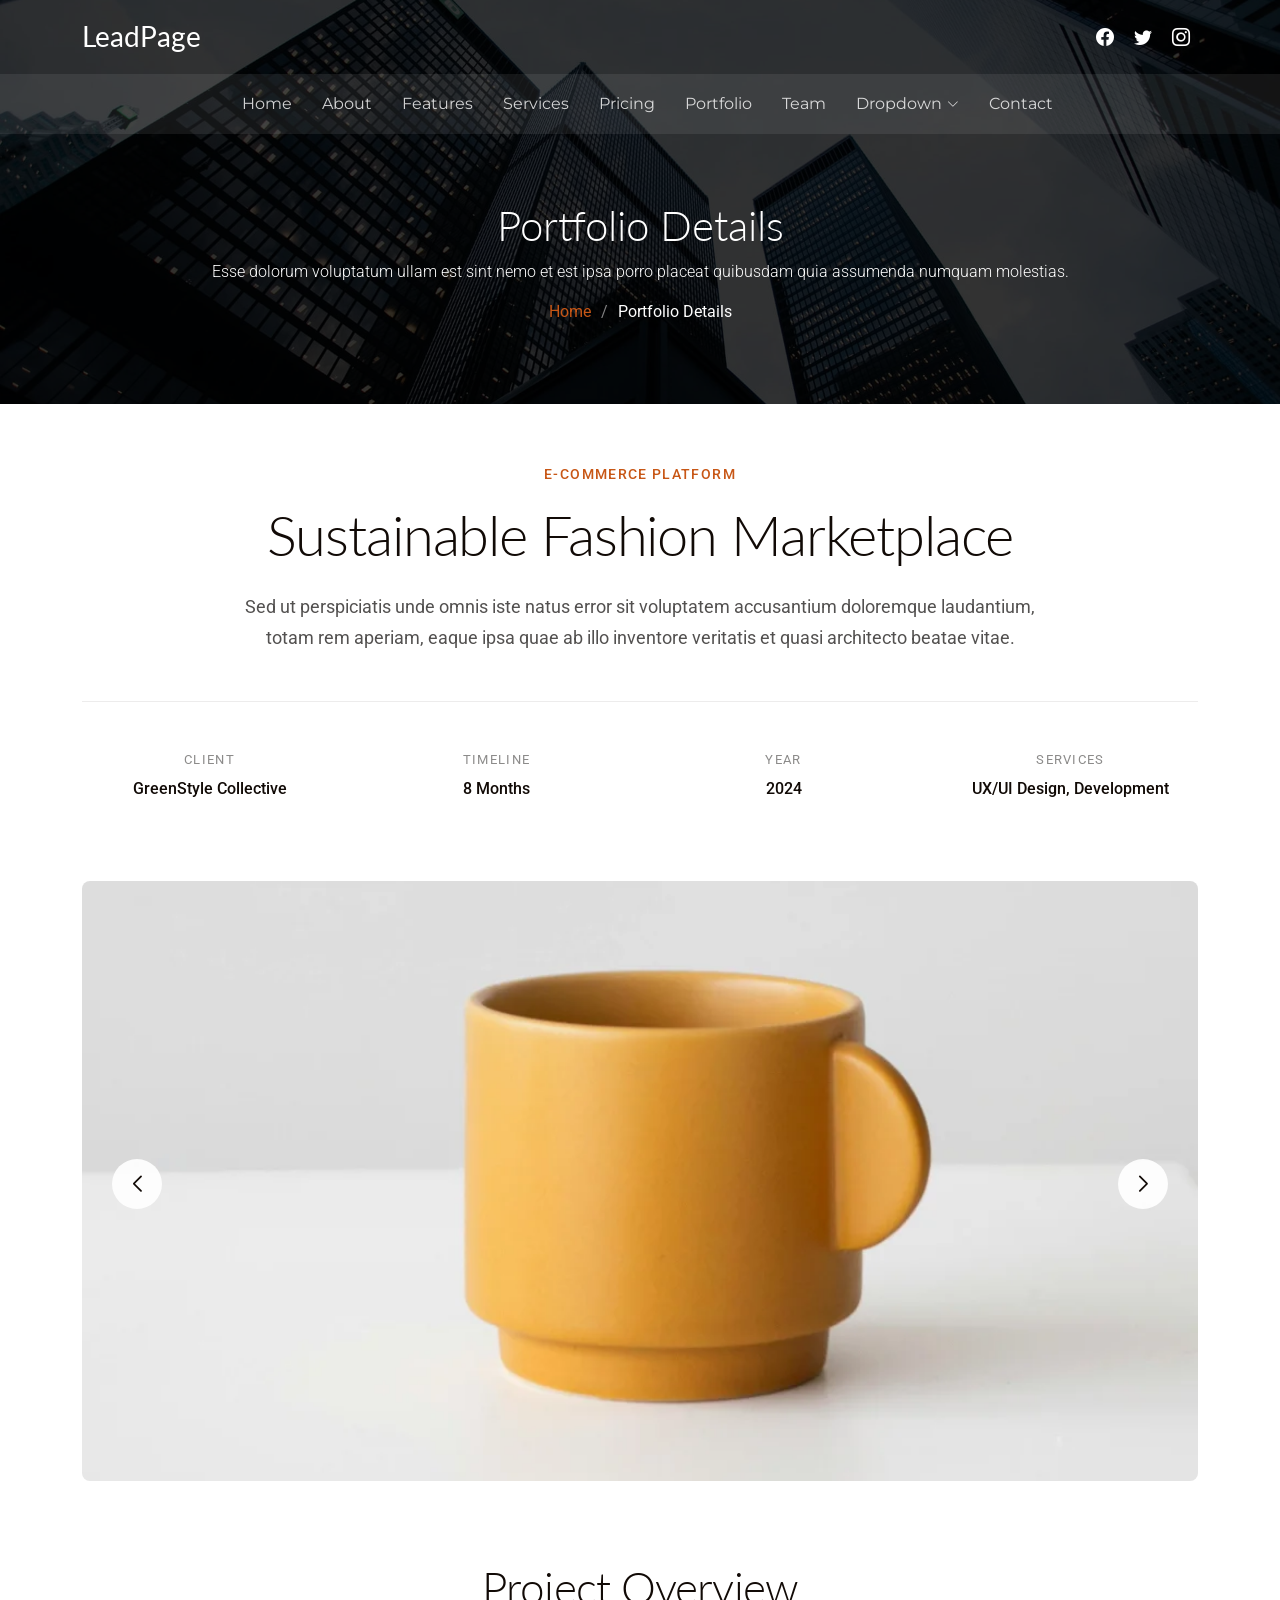
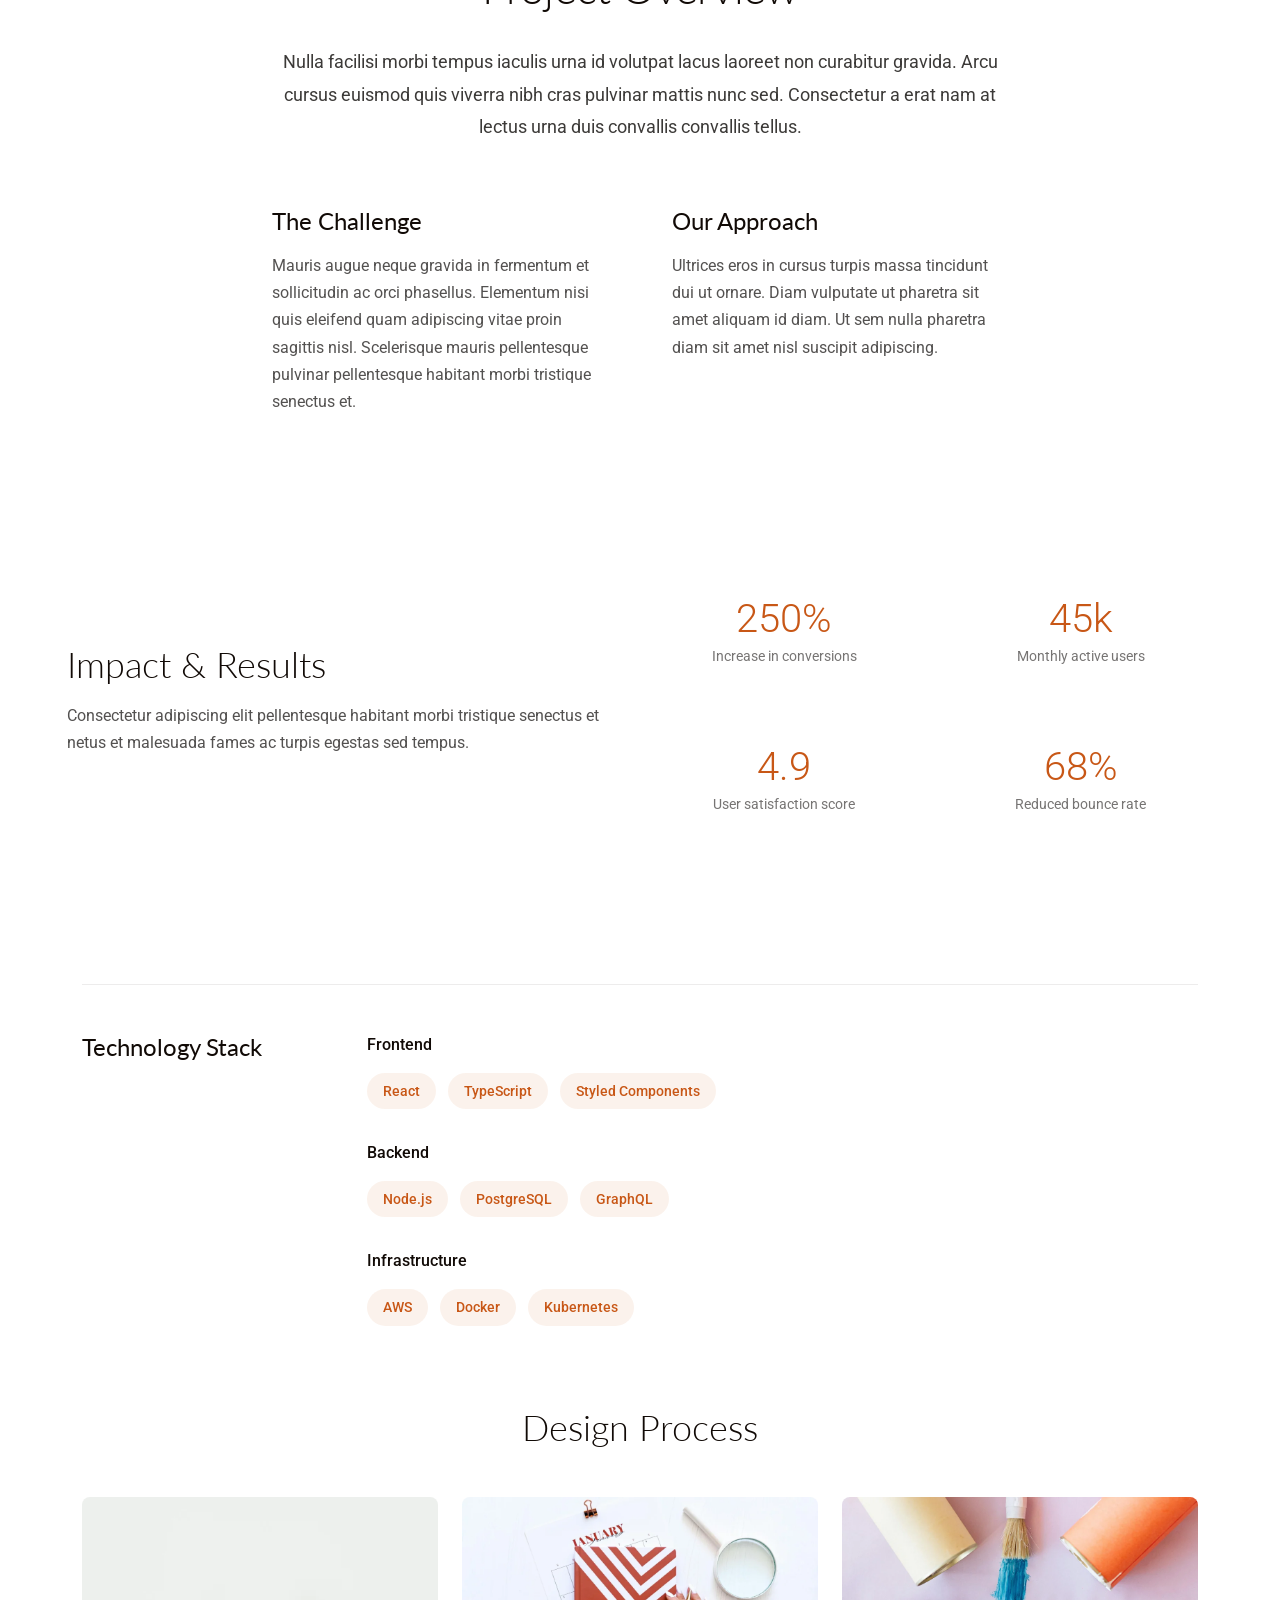
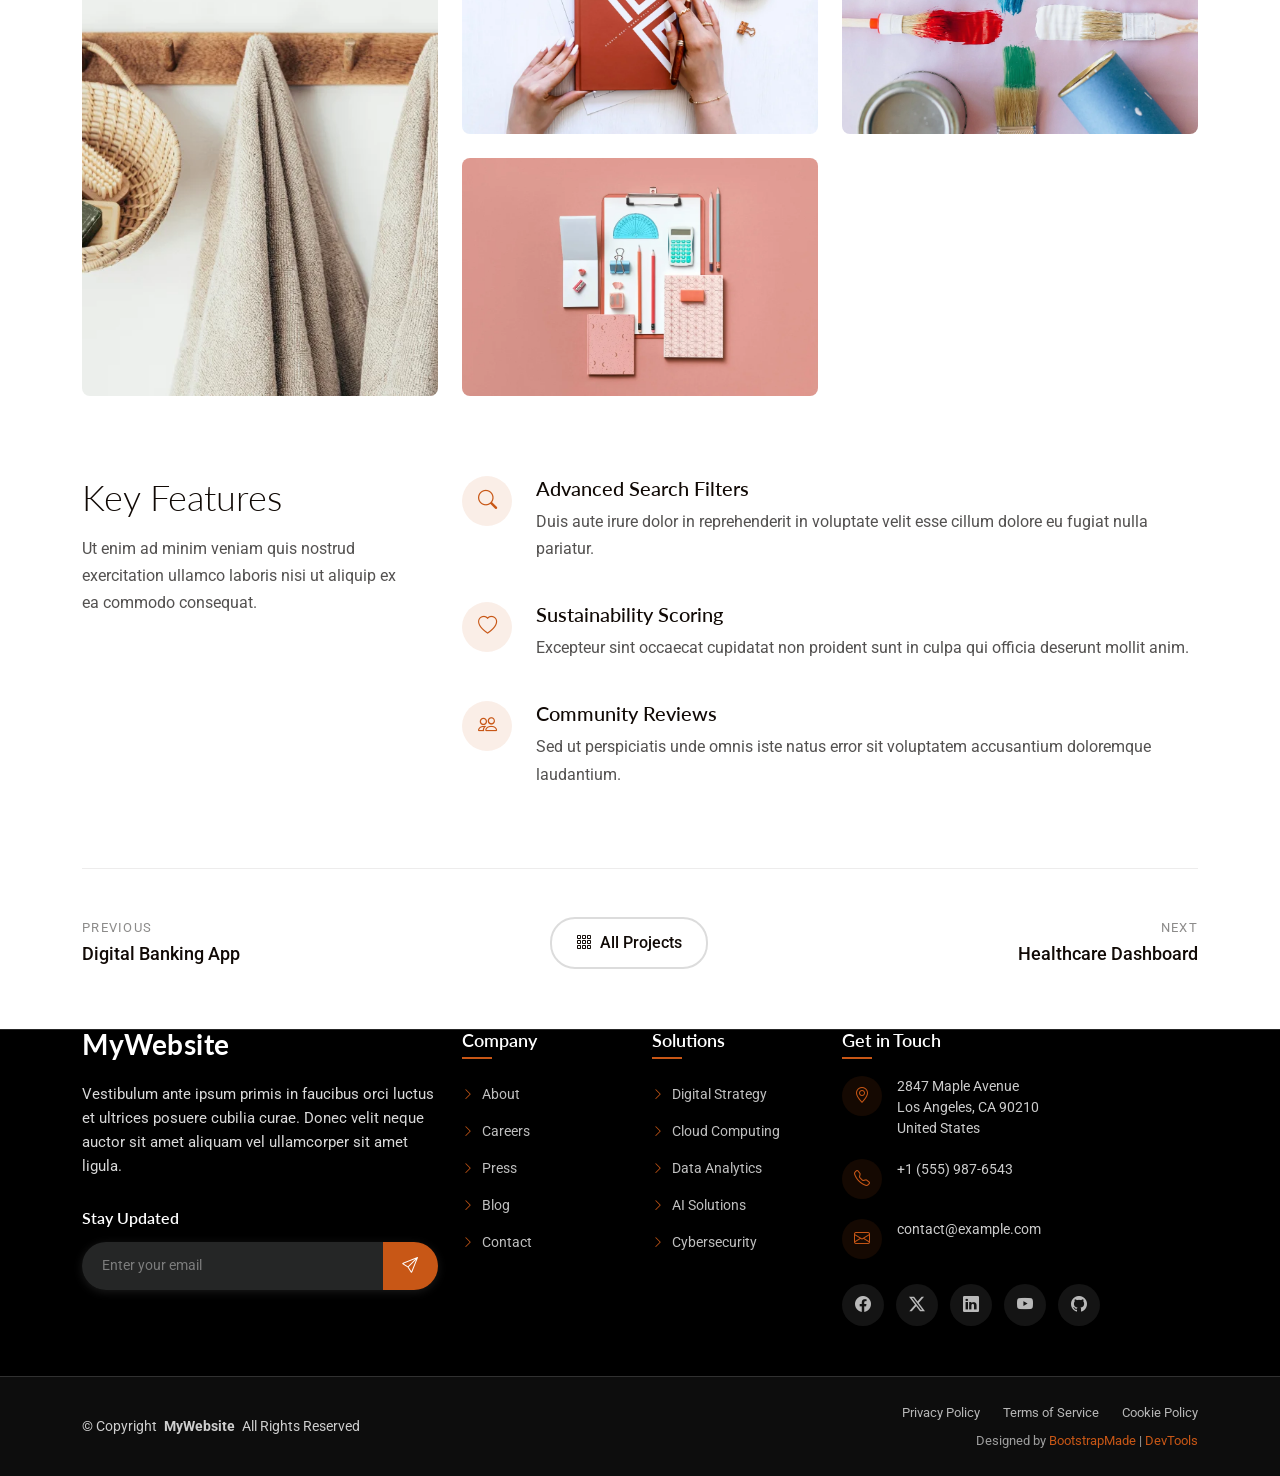
==== portfolio-details.html @ 8783a5c6 "project changes" ====
<!DOCTYPE html>
<html lang="en">

<head>
  <meta charset="utf-8">
  <meta content="width=device-width, initial-scale=1.0" name="viewport">
  <title>Portfolio Details - LeadPage Bootstrap Template</title>
  <meta name="description" content="">
  <meta name="keywords" content="">

  <!-- Favicons -->
  <link href="assets/img/favicon.png" rel="icon">
  <link href="assets/img/apple-touch-icon.png" rel="apple-touch-icon">

  <!-- Fonts -->
  <link href="https://fonts.googleapis.com" rel="preconnect">
  <link href="https://fonts.gstatic.com" rel="preconnect" crossorigin>
  <link href="https://fonts.googleapis.com/css2?family=Roboto:ital,wght@0,100;0,300;0,400;0,500;0,700;0,900;1,100;1,300;1,400;1,500;1,700;1,900&family=Montserrat:ital,wght@0,100;0,200;0,300;0,400;0,500;0,600;0,700;0,800;0,900;1,100;1,200;1,300;1,400;1,500;1,600;1,700;1,800;1,900&family=Lato:ital,wght@0,100;0,300;0,400;0,700;0,900;1,100;1,300;1,400;1,700;1,900&display=swap" rel="stylesheet">

  <!-- Vendor CSS Files -->
  <link href="assets/vendor/bootstrap/css/bootstrap.min.css" rel="stylesheet">
  <link href="assets/vendor/bootstrap-icons/bootstrap-icons.css" rel="stylesheet">
  <link href="assets/vendor/aos/aos.css" rel="stylesheet">
  <link href="assets/vendor/swiper/swiper-bundle.min.css" rel="stylesheet">
  <link href="assets/vendor/glightbox/css/glightbox.min.css" rel="stylesheet">

  <!-- Main CSS File -->
  <link href="assets/css/main.css" rel="stylesheet">

  <!-- =======================================================
  * Template Name: LeadPage
  * Template URL: https://bootstrapmade.com/leadpage-bootstrap-landing-page-template/
  * Updated: Aug 12 2025 with Bootstrap v5.3.7
  * Author: BootstrapMade.com
  * License: https://bootstrapmade.com/license/
  ======================================================== -->
</head>

<body class="portfolio-details-page">

  <header id="header" class="header fixed-top">
    <div class="container-fluid container-xl position-relative">

      <div class="top-row d-flex align-items-center justify-content-between">
        <a href="index.html" class="logo d-flex align-items-center">
          <!-- Uncomment the line below if you also wish to use an image logo -->
          <!-- <img src="assets/img/logo.webp" alt=""> -->
          <h1 class="sitename">LeadPage</h1>
        </a>

        <div class="d-flex align-items-center">
          <div class="social-links">
            <a href="#" class="facebook"><i class="bi bi-facebook"></i></a>
            <a href="#" class="twitter"><i class="bi bi-twitter"></i></a>
            <a href="#" class="instagram"><i class="bi bi-instagram"></i></a>
          </div>
        </div>
      </div>

    </div>

    <div class="nav-wrap">
      <div class="container d-flex justify-content-center position-relative">
        <nav id="navmenu" class="navmenu">
          <ul>
            <li><a href="#hero">Home</a></li>
            <li><a href="#about">About</a></li>
            <li><a href="#features">Features</a></li>
            <li><a href="#services">Services</a></li>
            <li><a href="#pricing">Pricing</a></li>
            <li><a href="#portfolio">Portfolio</a></li>
            <li><a href="#team">Team</a></li>
            <li class="dropdown"><a href="#"><span>Dropdown</span> <i class="bi bi-chevron-down toggle-dropdown"></i></a>
              <ul>
                <li><a href="#">Dropdown 1</a></li>
                <li class="dropdown"><a href="#"><span>Deep Dropdown</span> <i class="bi bi-chevron-down toggle-dropdown"></i></a>
                  <ul>
                    <li><a href="#">Deep Dropdown 1</a></li>
                    <li><a href="#">Deep Dropdown 2</a></li>
                    <li><a href="#">Deep Dropdown 3</a></li>
                    <li><a href="#">Deep Dropdown 4</a></li>
                    <li><a href="#">Deep Dropdown 5</a></li>
                  </ul>
                </li>
                <li><a href="#">Dropdown 2</a></li>
                <li><a href="#">Dropdown 3</a></li>
                <li><a href="#">Dropdown 4</a></li>
              </ul>
            </li>
            <li><a href="#contact">Contact</a></li>
          </ul>
          <i class="mobile-nav-toggle d-xl-none bi bi-list"></i>
        </nav>
      </div>
    </div>

  </header>

  <main class="main">

    <!-- Page Title -->
    <div class="page-title dark-background" data-aos="fade" style="background-image: url(assets/img/bg/bg-2.webp);">
      <div class="container position-relative">
        <h1>Portfolio Details</h1>
        <p>Esse dolorum voluptatum ullam est sint nemo et est ipsa porro placeat quibusdam quia assumenda numquam molestias.</p>
        <nav class="breadcrumbs">
          <ol>
            <li><a href="index.html">Home</a></li>
            <li class="current">Portfolio Details</li>
          </ol>
        </nav>
      </div>
    </div><!-- End Page Title -->

    <!-- Portfolio Details Section -->
    <section id="portfolio-details" class="portfolio-details section">

      <div class="container" data-aos="fade-up" data-aos-delay="100">

        <div class="project-hero">
          <div class="hero-content" data-aos="fade-up">
            <div class="project-category">E-Commerce Platform</div>
            <h1 class="project-title">Sustainable Fashion Marketplace</h1>
            <p class="project-subtitle">Sed ut perspiciatis unde omnis iste natus error sit voluptatem accusantium doloremque laudantium, totam rem aperiam, eaque ipsa quae ab illo inventore veritatis et quasi architecto beatae vitae.</p>
          </div>

          <div class="project-meta-grid" data-aos="fade-up" data-aos-delay="200">
            <div class="meta-column">
              <div class="meta-label">Client</div>
              <div class="meta-value">GreenStyle Collective</div>
            </div>
            <div class="meta-column">
              <div class="meta-label">Timeline</div>
              <div class="meta-value">8 Months</div>
            </div>
            <div class="meta-column">
              <div class="meta-label">Year</div>
              <div class="meta-value">2024</div>
            </div>
            <div class="meta-column">
              <div class="meta-label">Services</div>
              <div class="meta-value">UX/UI Design, Development</div>
            </div>
          </div>
        </div>

        <div class="visual-showcase" data-aos="zoom-in" data-aos-delay="100">
          <div class="main-visual">
            <div class="portfolio-details-slider swiper init-swiper">
              <script type="application/json" class="swiper-config">
                {
                  "loop": true,
                  "speed": 600,
                  "autoplay": {
                    "delay": 4000
                  },
                  "effect": "creative",
                  "creativeEffect": {
                    "prev": {
                      "shadow": false,
                      "translate": ["-120%", 0, -500]
                    },
                    "next": {
                      "shadow": false,
                      "translate": ["120%", 0, -500]
                    }
                  },
                  "slidesPerView": 1,
                  "navigation": {
                    "nextEl": ".swiper-button-next",
                    "prevEl": ".swiper-button-prev"
                  }
                }
              </script>
              <div class="swiper-wrapper">
                <div class="swiper-slide">
                  <img src="assets/img/portfolio/portfolio-5.webp" alt="Project showcase" class="img-fluid" loading="lazy">
                </div>
                <div class="swiper-slide">
                  <img src="assets/img/portfolio/portfolio-7.webp" alt="Project showcase" class="img-fluid" loading="lazy">
                </div>
                <div class="swiper-slide">
                  <img src="assets/img/portfolio/portfolio-8.webp" alt="Project showcase" class="img-fluid" loading="lazy">
                </div>
              </div>
              <div class="swiper-button-next"></div>
              <div class="swiper-button-prev"></div>
            </div>
          </div>
        </div>

        <div class="content-section">
          <div class="row">
            <div class="col-lg-8 offset-lg-2">
              <div class="project-overview" data-aos="fade-up">
                <h2>Project Overview</h2>
                <p class="overview-text">Nulla facilisi morbi tempus iaculis urna id volutpat lacus laoreet non curabitur gravida. Arcu cursus euismod quis viverra nibh cras pulvinar mattis nunc sed. Consectetur a erat nam at lectus urna duis convallis convallis tellus.</p>

                <div class="challenge-solution">
                  <div class="challenge-block" data-aos="fade-up" data-aos-delay="100">
                    <h3>The Challenge</h3>
                    <p>Mauris augue neque gravida in fermentum et sollicitudin ac orci phasellus. Elementum nisi quis eleifend quam adipiscing vitae proin sagittis nisl. Scelerisque mauris pellentesque pulvinar pellentesque habitant morbi tristique senectus et.</p>
                  </div>

                  <div class="solution-block" data-aos="fade-up" data-aos-delay="200">
                    <h3>Our Approach</h3>
                    <p>Ultrices eros in cursus turpis massa tincidunt dui ut ornare. Diam vulputate ut pharetra sit amet aliquam id diam. Ut sem nulla pharetra diam sit amet nisl suscipit adipiscing.</p>
                  </div>
                </div>
              </div>
            </div>
          </div>
        </div>

        <div class="metrics-showcase" data-aos="fade-up" data-aos-delay="100">
          <div class="row align-items-center">
            <div class="col-lg-6">
              <div class="metrics-content">
                <h3>Impact &amp; Results</h3>
                <p>Consectetur adipiscing elit pellentesque habitant morbi tristique senectus et netus et malesuada fames ac turpis egestas sed tempus.</p>
              </div>
            </div>
            <div class="col-lg-6">
              <div class="metrics-grid">
                <div class="metric-item" data-aos="fade-up" data-aos-delay="200">
                  <div class="metric-number">250%</div>
                  <div class="metric-label">Increase in conversions</div>
                </div>
                <div class="metric-item" data-aos="fade-up" data-aos-delay="250">
                  <div class="metric-number">45k</div>
                  <div class="metric-label">Monthly active users</div>
                </div>
                <div class="metric-item" data-aos="fade-up" data-aos-delay="300">
                  <div class="metric-number">4.9</div>
                  <div class="metric-label">User satisfaction score</div>
                </div>
                <div class="metric-item" data-aos="fade-up" data-aos-delay="350">
                  <div class="metric-number">68%</div>
                  <div class="metric-label">Reduced bounce rate</div>
                </div>
              </div>
            </div>
          </div>
        </div>

        <div class="technology-stack" data-aos="fade-up" data-aos-delay="100">
          <div class="row">
            <div class="col-lg-3">
              <h3>Technology Stack</h3>
            </div>
            <div class="col-lg-9">
              <div class="tech-categories">
                <div class="tech-category" data-aos="fade-up" data-aos-delay="150">
                  <div class="category-title">Frontend</div>
                  <div class="tech-list">
                    <span class="tech-item">React</span>
                    <span class="tech-item">TypeScript</span>
                    <span class="tech-item">Styled Components</span>
                  </div>
                </div>
                <div class="tech-category" data-aos="fade-up" data-aos-delay="200">
                  <div class="category-title">Backend</div>
                  <div class="tech-list">
                    <span class="tech-item">Node.js</span>
                    <span class="tech-item">PostgreSQL</span>
                    <span class="tech-item">GraphQL</span>
                  </div>
                </div>
                <div class="tech-category" data-aos="fade-up" data-aos-delay="250">
                  <div class="category-title">Infrastructure</div>
                  <div class="tech-list">
                    <span class="tech-item">AWS</span>
                    <span class="tech-item">Docker</span>
                    <span class="tech-item">Kubernetes</span>
                  </div>
                </div>
              </div>
            </div>
          </div>
        </div>

        <div class="process-gallery" data-aos="fade-up" data-aos-delay="100">
          <h3>Design Process</h3>
          <div class="gallery-masonry">
            <div class="gallery-item large" data-aos="fade-up" data-aos-delay="150">
              <img src="assets/img/portfolio/portfolio-11.webp" alt="Design process" class="img-fluid glightbox" loading="lazy">
              <div class="gallery-caption">User Research &amp; Personas</div>
            </div>
            <div class="gallery-item" data-aos="fade-up" data-aos-delay="200">
              <img src="assets/img/portfolio/portfolio-12.webp" alt="Design process" class="img-fluid glightbox" loading="lazy">
              <div class="gallery-caption">Wireframes</div>
            </div>
            <div class="gallery-item" data-aos="fade-up" data-aos-delay="250">
              <img src="assets/img/portfolio/portfolio-3.webp" alt="Design process" class="img-fluid glightbox" loading="lazy">
              <div class="gallery-caption">Prototypes</div>
            </div>
            <div class="gallery-item" data-aos="fade-up" data-aos-delay="300">
              <img src="assets/img/portfolio/portfolio-4.webp" alt="Design process" class="img-fluid glightbox" loading="lazy">
              <div class="gallery-caption">Final Design</div>
            </div>
          </div>
        </div>

        <div class="key-features-section" data-aos="fade-up" data-aos-delay="100">
          <div class="row">
            <div class="col-lg-4">
              <div class="features-intro">
                <h3>Key Features</h3>
                <p>Ut enim ad minim veniam quis nostrud exercitation ullamco laboris nisi ut aliquip ex ea commodo consequat.</p>
              </div>
            </div>
            <div class="col-lg-8">
              <div class="features-list">
                <div class="feature-row" data-aos="fade-up" data-aos-delay="150">
                  <div class="feature-icon">
                    <i class="bi bi-search"></i>
                  </div>
                  <div class="feature-content">
                    <h4>Advanced Search Filters</h4>
                    <p>Duis aute irure dolor in reprehenderit in voluptate velit esse cillum dolore eu fugiat nulla pariatur.</p>
                  </div>
                </div>
                <div class="feature-row" data-aos="fade-up" data-aos-delay="200">
                  <div class="feature-icon">
                    <i class="bi bi-heart"></i>
                  </div>
                  <div class="feature-content">
                    <h4>Sustainability Scoring</h4>
                    <p>Excepteur sint occaecat cupidatat non proident sunt in culpa qui officia deserunt mollit anim.</p>
                  </div>
                </div>
                <div class="feature-row" data-aos="fade-up" data-aos-delay="250">
                  <div class="feature-icon">
                    <i class="bi bi-people"></i>
                  </div>
                  <div class="feature-content">
                    <h4>Community Reviews</h4>
                    <p>Sed ut perspiciatis unde omnis iste natus error sit voluptatem accusantium doloremque laudantium.</p>
                  </div>
                </div>
              </div>
            </div>
          </div>
        </div>

        <div class="project-footer" data-aos="fade-up" data-aos-delay="200">
          <div class="footer-navigation">
            <a href="#" class="nav-link prev-project">
              <span class="nav-direction">Previous</span>
              <span class="nav-title">Digital Banking App</span>
            </a>
            <a href="#" class="nav-link all-projects">
              <i class="bi bi-grid-3x3-gap"></i>
              <span>All Projects</span>
            </a>
            <a href="#" class="nav-link next-project">
              <span class="nav-direction">Next</span>
              <span class="nav-title">Healthcare Dashboard</span>
            </a>
          </div>
        </div>

      </div>

    </section><!-- /Portfolio Details Section -->

  </main>

  <footer id="footer" class="footer dark-background">

    <div class="container">
      <div class="row gy-5">

        <div class="col-lg-4">
          <div class="footer-content">
            <a href="index.html" class="logo d-flex align-items-center mb-4">
              <span class="sitename">MyWebsite</span>
            </a>
            <p class="mb-4">Vestibulum ante ipsum primis in faucibus orci luctus et ultrices posuere cubilia curae. Donec velit neque auctor sit amet aliquam vel ullamcorper sit amet ligula.</p>

            <div class="newsletter-form">
              <h5>Stay Updated</h5>
              <form action="forms/newsletter.php" method="post" class="php-email-form">
                <div class="input-group">
                  <input type="email" name="email" class="form-control" placeholder="Enter your email" required="">
                  <button type="submit" class="btn-subscribe">
                    <i class="bi bi-send"></i>
                  </button>
                </div>
                <div class="loading">Loading</div>
                <div class="error-message"></div>
                <div class="sent-message">Thank you for subscribing!</div>
              </form>
            </div>
          </div>
        </div>

        <div class="col-lg-2 col-6">
          <div class="footer-links">
            <h4>Company</h4>
            <ul>
              <li><a href="#"><i class="bi bi-chevron-right"></i> About</a></li>
              <li><a href="#"><i class="bi bi-chevron-right"></i> Careers</a></li>
              <li><a href="#"><i class="bi bi-chevron-right"></i> Press</a></li>
              <li><a href="#"><i class="bi bi-chevron-right"></i> Blog</a></li>
              <li><a href="#"><i class="bi bi-chevron-right"></i> Contact</a></li>
            </ul>
          </div>
        </div>

        <div class="col-lg-2 col-6">
          <div class="footer-links">
            <h4>Solutions</h4>
            <ul>
              <li><a href="#"><i class="bi bi-chevron-right"></i> Digital Strategy</a></li>
              <li><a href="#"><i class="bi bi-chevron-right"></i> Cloud Computing</a></li>
              <li><a href="#"><i class="bi bi-chevron-right"></i> Data Analytics</a></li>
              <li><a href="#"><i class="bi bi-chevron-right"></i> AI Solutions</a></li>
              <li><a href="#"><i class="bi bi-chevron-right"></i> Cybersecurity</a></li>
            </ul>
          </div>
        </div>

        <div class="col-lg-4">
          <div class="footer-contact">
            <h4>Get in Touch</h4>
            <div class="contact-item">
              <div class="contact-icon">
                <i class="bi bi-geo-alt"></i>
              </div>
              <div class="contact-info">
                <p>2847 Maple Avenue<br>Los Angeles, CA 90210<br>United States</p>
              </div>
            </div>

            <div class="contact-item">
              <div class="contact-icon">
                <i class="bi bi-telephone"></i>
              </div>
              <div class="contact-info">
                <p>+1 (555) 987-6543</p>
              </div>
            </div>

            <div class="contact-item">
              <div class="contact-icon">
                <i class="bi bi-envelope"></i>
              </div>
              <div class="contact-info">
                <p>contact@example.com</p>
              </div>
            </div>

            <div class="social-links">
              <a href="#"><i class="bi bi-facebook"></i></a>
              <a href="#"><i class="bi bi-twitter-x"></i></a>
              <a href="#"><i class="bi bi-linkedin"></i></a>
              <a href="#"><i class="bi bi-youtube"></i></a>
              <a href="#"><i class="bi bi-github"></i></a>
            </div>
          </div>
        </div>

      </div>
    </div>

    <div class="footer-bottom">
      <div class="container">
        <div class="row align-items-center">
          <div class="col-lg-6">
            <div class="copyright">
              <p>© <span>Copyright</span> <strong class="px-1 sitename">MyWebsite</strong> <span>All Rights Reserved</span></p>
            </div>
          </div>
          <div class="col-lg-6">
            <div class="footer-bottom-links">
              <a href="#">Privacy Policy</a>
              <a href="#">Terms of Service</a>
              <a href="#">Cookie Policy</a>
            </div>
            <div class="credits">
              <!-- All the links in the footer should remain intact. -->
              <!-- You can delete the links only if you've purchased the pro version. -->
              <!-- Licensing information: https://bootstrapmade.com/license/ -->
              <!-- Purchase the pro version with working PHP/AJAX contact form: [buy-url] -->
              Designed by <a href="https://bootstrapmade.com/">BootstrapMade</a> | <a href="https://bootstrapmade.com/tools/">DevTools</a>
            </div>
          </div>
        </div>
      </div>
    </div>

  </footer>

  <!-- Scroll Top -->
  <a href="#" id="scroll-top" class="scroll-top d-flex align-items-center justify-content-center"><i class="bi bi-arrow-up-short"></i></a>

  <!-- Preloader -->
  <div id="preloader"></div>

  <!-- Vendor JS Files -->
  <script src="assets/vendor/bootstrap/js/bootstrap.bundle.min.js"></script>
  <script src="assets/vendor/php-email-form/validate.js"></script>
  <script src="assets/vendor/aos/aos.js"></script>
  <script src="assets/vendor/purecounter/purecounter_vanilla.js"></script>
  <script src="assets/vendor/swiper/swiper-bundle.min.js"></script>
  <script src="assets/vendor/imagesloaded/imagesloaded.pkgd.min.js"></script>
  <script src="assets/vendor/isotope-layout/isotope.pkgd.min.js"></script>
  <script src="assets/vendor/glightbox/js/glightbox.min.js"></script>

  <!-- Main JS File -->
  <script src="assets/js/main.js"></script>

</body>

</html>
---- assets/css/main.css ----
/**
* Template Name: LeadPage
* Template URL: https://bootstrapmade.com/leadpage-bootstrap-landing-page-template/
* Updated: Aug 12 2025 with Bootstrap v5.3.7
* Author: BootstrapMade.com
* License: https://bootstrapmade.com/license/
*/

/*--------------------------------------------------------------
# Font & Color Variables
# Help: https://bootstrapmade.com/color-system/
--------------------------------------------------------------*/
/* Fonts */
:root {
  --default-font: "Roboto", system-ui, -apple-system, "Segoe UI", Roboto, "Helvetica Neue", Arial, "Noto Sans", "Liberation Sans", sans-serif, "Apple Color Emoji", "Segoe UI Emoji", "Segoe UI Symbol", "Noto Color Emoji";
  --heading-font: "Lato", sans-serif;
  --nav-font: "Montserrat", sans-serif;
}

/* Global Colors - The following color variables are used throughout the website. Updating them here will change the color scheme of the entire website */
:root {
  --background-color: #ffffff;
  /* Background color for the entire website, including individual sections */
  --default-color: #1a1715;
  /* Default color used for the majority of the text content across the entire website */
  --heading-color: #110a06;
  /* Color for headings, subheadings and title throughout the website */
  --accent-color: #c85716;
  /* Accent color that represents your brand on the website. It's used for buttons, links, and other elements that need to stand out */
  --surface-color: #ffffff;
  /* The surface color is used as a background of boxed elements within sections, such as cards, icon boxes, or other elements that require a visual separation from the global background. */
  --contrast-color: #ffffff;
  /* Contrast color for text, ensuring readability against backgrounds of accent, heading, or default colors. */
}

/* Nav Menu Colors - The following color variables are used specifically for the navigation menu. They are separate from the global colors to allow for more customization options */
:root {
  --nav-color: rgba(255, 255, 255, 0.8);
  /* The default color of the main navmenu links */
  --nav-hover-color: #c85716;
  /* Applied to main navmenu links when they are hovered over or active */
  --nav-mobile-background-color: #ffffff;
  /* Used as the background color for mobile navigation menu */
  --nav-dropdown-background-color: #ffffff;
  /* Used as the background color for dropdown items that appear when hovering over primary navigation items */
  --nav-dropdown-color: #1a1715;
  /* Used for navigation links of the dropdown items in the navigation menu. */
  --nav-dropdown-hover-color: #c85716;
  /* Similar to --nav-hover-color, this color is applied to dropdown navigation links when they are hovered over. */
}

/* Color Presets - These classes override global colors when applied to any section or element, providing reuse of the sam color scheme. */

.light-background {
  --background-color: #fffaf2;
  --surface-color: #ffffff;
}

.dark-background {
  --background-color: #000000;
  --default-color: #ffffff;
  --heading-color: #ffffff;
  --surface-color: #252626;
  --contrast-color: #ffffff;
}

/* Smooth scroll */
:root {
  scroll-behavior: smooth;
}

/*--------------------------------------------------------------
# General Styling & Shared Classes
--------------------------------------------------------------*/
body {
  color: var(--default-color);
  background-color: var(--background-color);
  font-family: var(--default-font);
}

a {
  color: var(--accent-color);
  text-decoration: none;
  transition: 0.3s;
}

a:hover {
  color: color-mix(in srgb, var(--accent-color), transparent 25%);
  text-decoration: none;
}

h1,
h2,
h3,
h4,
h5,
h6 {
  color: var(--heading-color);
  font-family: var(--heading-font);
}

/* PHP Email Form Messages
------------------------------*/
.php-email-form .error-message {
  display: none;
  background: #df1529;
  color: #ffffff;
  text-align: left;
  padding: 15px;
  margin-bottom: 24px;
  font-weight: 600;
}

.php-email-form .sent-message {
  display: none;
  color: #ffffff;
  background: #059652;
  text-align: center;
  padding: 15px;
  margin-bottom: 24px;
  font-weight: 600;
}

.php-email-form .loading {
  display: none;
  background: var(--surface-color);
  text-align: center;
  padding: 15px;
  margin-bottom: 24px;
}

.php-email-form .loading:before {
  content: "";
  display: inline-block;
  border-radius: 50%;
  width: 24px;
  height: 24px;
  margin: 0 10px -6px 0;
  border: 3px solid var(--accent-color);
  border-top-color: var(--surface-color);
  animation: php-email-form-loading 1s linear infinite;
}

@keyframes php-email-form-loading {
  0% {
    transform: rotate(0deg);
  }

  100% {
    transform: rotate(360deg);
  }
}

/*--------------------------------------------------------------
# Global Header
--------------------------------------------------------------*/
.header {
  --background-color: rgba(255, 255, 255, 0);
  --default-color: #ffffff;
  --heading-color: #ffffff;
  color: var(--default-color);
  background-color: var(--background-color);
  transition: all 0.5s;
  z-index: 997;
  padding: 20px 0 0 0;
}

.header .top-row {
  padding-bottom: 10px;
}

.header .top-row .logo {
  text-decoration: none;
}

.header .top-row .logo img {
  max-height: 40px;
  margin-right: 10px;
}

.header .top-row .logo .sitename {
  font-size: 28px;
  font-weight: 400;
  color: var(--heading-color);
  font-family: var(--heading-font);
  margin: 0;
}

.header .social-links a {
  color: var(--heading-color);
  padding: 0 8px;
  display: inline-block;
  font-size: 18px;
  transition: 0.3s;
}

.header .social-links a:hover {
  color: var(--accent-color);
}

@media (max-width: 1200px) {
  .header .social-links {
    padding-right: 40px;
  }
}

@media (max-width: 991px) {
  .header .top-row {
    flex-wrap: wrap;
    justify-content: space-between;
    gap: 10px;
    padding-bottom: 8px;
  }

  .header .top-row .logo {
    flex: 1 1 auto;
  }

  .header .social-links,
  .header .top-row .btn.header-btn,
  .header .header-btn {
    display: none !important;
  }

  .header .top-row .logo img {
    max-height: 36px;
  }
}

.header .nav-wrap {
  background-color: color-mix(in srgb, var(--default-color), transparent 92%);
  margin-top: 10px;
  display: flex;
  justify-content: center;
}

.header .mobile-nav-toggle {
  position: fixed;
  top: 20px;
  right: 5px;
}

/* Global Header on Scroll
------------------------------*/
.scrolled .header {
  --background-color: #1a1715;
}

/*--------------------------------------------------------------
# Navigation Menu
--------------------------------------------------------------*/
/* Navmenu - Desktop */
@media (min-width: 1200px) {
  .navmenu {
    padding: 0;
  }

  .navmenu ul {
    margin: 0;
    padding: 0;
    display: flex;
    list-style: none;
    align-items: center;
  }

  .navmenu li {
    position: relative;
  }

  .navmenu a,
  .navmenu a:focus {
    color: var(--nav-color);
    padding: 18px 15px;
    font-size: 16px;
    font-family: var(--nav-font);
    font-weight: 400;
    display: flex;
    align-items: center;
    justify-content: space-between;
    white-space: nowrap;
    transition: 0.3s;
  }

  .navmenu a i,
  .navmenu a:focus i {
    font-size: 12px;
    line-height: 0;
    margin-left: 5px;
    transition: 0.3s;
  }

  .navmenu li:last-child a {
    padding-right: 0;
  }

  .navmenu li:hover>a,
  .navmenu .active,
  .navmenu .active:focus {
    color: var(--nav-hover-color);
  }

  .navmenu .dropdown ul {
    margin: 0;
    padding: 10px 0;
    background: var(--nav-dropdown-background-color);
    display: block;
    position: absolute;
    visibility: hidden;
    left: 14px;
    top: 130%;
    opacity: 0;
    transition: 0.3s;
    border-radius: 4px;
    z-index: 99;
    box-shadow: 0px 0px 30px rgba(0, 0, 0, 0.1);
  }

  .navmenu .dropdown ul li {
    min-width: 200px;
  }

  .navmenu .dropdown ul a {
    padding: 10px 20px;
    font-size: 15px;
    text-transform: none;
    color: var(--nav-dropdown-color);
  }

  .navmenu .dropdown ul a i {
    font-size: 12px;
  }

  .navmenu .dropdown ul a:hover,
  .navmenu .dropdown ul .active:hover,
  .navmenu .dropdown ul li:hover>a {
    color: var(--nav-dropdown-hover-color);
  }

  .navmenu .dropdown:hover>ul {
    opacity: 1;
    top: 100%;
    visibility: visible;
  }

  .navmenu .dropdown .dropdown ul {
    top: 0;
    left: -90%;
    visibility: hidden;
  }

  .navmenu .dropdown .dropdown:hover>ul {
    opacity: 1;
    top: 0;
    left: -100%;
    visibility: visible;
  }
}

/* Navmenu - Mobile */
@media (max-width: 1199px) {
  .mobile-nav-toggle {
    color: var(--nav-color);
    font-size: 28px;
    line-height: 0;
    margin-right: 10px;
    cursor: pointer;
    transition: color 0.3s;
  }

  .navmenu {
    padding: 0;
    z-index: 9997;
  }

  .navmenu ul {
    display: none;
    list-style: none;
    position: absolute;
    inset: 60px 20px 20px 20px;
    padding: 10px 0;
    margin: 0;
    border-radius: 6px;
    background-color: var(--nav-mobile-background-color);
    overflow-y: auto;
    transition: 0.3s;
    z-index: 9998;
    box-shadow: 0px 0px 30px rgba(0, 0, 0, 0.1);
  }

  .navmenu a,
  .navmenu a:focus {
    color: var(--nav-dropdown-color);
    padding: 10px 20px;
    font-family: var(--nav-font);
    font-size: 17px;
    font-weight: 500;
    display: flex;
    align-items: center;
    justify-content: space-between;
    white-space: nowrap;
    transition: 0.3s;
  }

  .navmenu a i,
  .navmenu a:focus i {
    font-size: 12px;
    line-height: 0;
    margin-left: 5px;
    width: 30px;
    height: 30px;
    display: flex;
    align-items: center;
    justify-content: center;
    border-radius: 50%;
    transition: 0.3s;
    background-color: color-mix(in srgb, var(--accent-color), transparent 90%);
  }

  .navmenu a i:hover,
  .navmenu a:focus i:hover {
    background-color: var(--accent-color);
    color: var(--contrast-color);
  }

  .navmenu a:hover,
  .navmenu .active,
  .navmenu .active:focus {
    color: var(--nav-dropdown-hover-color);
  }

  .navmenu .active i,
  .navmenu .active:focus i {
    background-color: var(--accent-color);
    color: var(--contrast-color);
    transform: rotate(180deg);
  }

  .navmenu .dropdown ul {
    position: static;
    display: none;
    z-index: 99;
    padding: 10px 0;
    margin: 10px 20px;
    background-color: var(--nav-dropdown-background-color);
    border: 1px solid color-mix(in srgb, var(--default-color), transparent 90%);
    box-shadow: none;
    transition: all 0.5s ease-in-out;
  }

  .navmenu .dropdown ul ul {
    background-color: rgba(33, 37, 41, 0.1);
  }

  .navmenu .dropdown>.dropdown-active {
    display: block;
    background-color: rgba(33, 37, 41, 0.03);
  }

  .mobile-nav-active {
    overflow: hidden;
  }

  .mobile-nav-active .mobile-nav-toggle {
    color: #fff;
    position: absolute;
    font-size: 32px;
    top: 15px;
    right: 15px;
    margin-right: 0;
    z-index: 9999;
  }

  .mobile-nav-active .navmenu {
    position: fixed;
    overflow: hidden;
    inset: 0;
    background: rgba(33, 37, 41, 0.8);
    transition: 0.3s;
  }

  .mobile-nav-active .navmenu>ul {
    display: block;
  }
}

/*--------------------------------------------------------------
# Global Footer
--------------------------------------------------------------*/
.footer {
  color: var(--default-color);
  background: var(--background-color);
  font-size: 14px;
  /* padding: 40px 0 0; */
  position: relative;
  border-top: 1px solid color-mix(in srgb, var(--default-color), transparent 85%);
}

.footer .footer-content .logo {
  line-height: 1;
}

.footer .footer-content .logo span {
  color: var(--heading-color);
  font-size: 28px;
  font-weight: 700;
  letter-spacing: 0.5px;
  font-family: var(--heading-font);
}

.footer .footer-content p {
  font-size: 15px;
  line-height: 1.6;
  color: color-mix(in srgb, var(--default-color), transparent 15%);
}

.footer .newsletter-form {
  margin-top: 30px;
}

.footer .newsletter-form h5 {
  color: var(--heading-color);
  font-size: 16px;
  font-weight: 600;
  margin-bottom: 15px;
  font-family: var(--heading-font);
}

.footer .newsletter-form .input-group {
  position: relative;
  display: flex;
  border-radius: 50px;
  overflow: hidden;
  box-shadow: 0 2px 10px color-mix(in srgb, var(--default-color), transparent 90%);
}

.footer .newsletter-form input[type=email] {
  flex: 1;
  padding: 12px 20px;
  border: none;
  background-color: var(--surface-color);
  color: var(--default-color);
  font-size: 14px;
}

.footer .newsletter-form input[type=email]:focus {
  outline: none;
  box-shadow: none;
}

.footer .newsletter-form input[type=email]::placeholder {
  color: color-mix(in srgb, var(--default-color), transparent 60%);
}

.footer .newsletter-form .btn-subscribe {
  background-color: var(--accent-color);
  color: var(--contrast-color);
  border: none;
  padding: 12px 20px;
  cursor: pointer;
  transition: 0.3s;
}

.footer .newsletter-form .btn-subscribe:hover {
  background-color: color-mix(in srgb, var(--accent-color), black 10%);
}

.footer .newsletter-form .btn-subscribe i {
  font-size: 16px;
}

.footer .newsletter-form .loading,
.footer .newsletter-form .error-message,
.footer .newsletter-form .sent-message {
  font-size: 13px;
  margin-top: 8px;
}

.footer h4 {
  color: var(--heading-color);
  font-size: 18px;
  font-weight: 600;
  margin-bottom: 25px;
  position: relative;
  font-family: var(--heading-font);
}

.footer h4:after {
  content: "";
  position: absolute;
  left: 0;
  bottom: -8px;
  width: 30px;
  height: 2px;
  background-color: var(--accent-color);
}

.footer .footer-links ul {
  list-style: none;
  padding: 0;
  margin: 0;
}

.footer .footer-links ul li {
  padding: 8px 0;
  display: flex;
  align-items: center;
  transition: 0.3s;
}

.footer .footer-links ul li:hover {
  transform: translateX(5px);
}

.footer .footer-links ul a {
  color: color-mix(in srgb, var(--default-color), transparent 25%);
  text-decoration: none;
  display: flex;
  align-items: center;
  font-size: 14px;
  transition: 0.3s;
}

.footer .footer-links ul a:hover {
  color: var(--accent-color);
}

.footer .footer-links ul a i {
  margin-right: 8px;
  font-size: 12px;
  color: var(--accent-color);
}

.footer .footer-contact .contact-item {
  display: flex;
  align-items: flex-start;
  margin-bottom: 20px;
}

.footer .footer-contact .contact-item .contact-icon {
  width: 40px;
  height: 40px;
  background-color: color-mix(in srgb, var(--accent-color), transparent 90%);
  border-radius: 50%;
  display: flex;
  align-items: center;
  justify-content: center;
  margin-right: 15px;
  flex-shrink: 0;
}

.footer .footer-contact .contact-item .contact-icon i {
  color: var(--accent-color);
  font-size: 16px;
}

.footer .footer-contact .contact-item .contact-info p {
  margin: 0;
  color: color-mix(in srgb, var(--default-color), transparent 20%);
  font-size: 14px;
  line-height: 1.5;
}

.footer .social-links {
  display: flex;
  gap: 12px;
  margin-top: 25px;
}

.footer .social-links a {
  width: 42px;
  height: 42px;
  background-color: color-mix(in srgb, var(--default-color), transparent 92%);
  color: color-mix(in srgb, var(--default-color), transparent 30%);
  display: flex;
  align-items: center;
  justify-content: center;
  border-radius: 50%;
  transition: 0.3s;
  text-decoration: none;
}

.footer .social-links a:hover {
  background-color: var(--accent-color);
  color: var(--contrast-color);
  transform: translateY(-3px);
}

.footer .social-links a i {
  font-size: 16px;
}

.footer .footer-bottom {
  margin-top: 50px;
  padding: 25px 0;
  background-color: color-mix(in srgb, var(--default-color), transparent 95%);
  border-top: 1px solid color-mix(in srgb, var(--default-color), transparent 85%);
}

.footer .footer-bottom .copyright p {
  margin: 0;
  font-size: 14px;
  color: color-mix(in srgb, var(--default-color), transparent 20%);
}

@media (max-width: 991px) {
  .footer .footer-bottom .copyright p {
    text-align: center;
    margin-bottom: 15px;
  }
}

.footer .footer-bottom .footer-bottom-links {
  text-align: right;
  margin-bottom: 8px;
}

@media (max-width: 991px) {
  .footer .footer-bottom .footer-bottom-links {
    text-align: center;
    margin-bottom: 10px;
  }
}

.footer .footer-bottom .footer-bottom-links a {
  color: color-mix(in srgb, var(--default-color), transparent 30%);
  font-size: 13px;
  margin-left: 20px;
  text-decoration: none;
}

.footer .footer-bottom .footer-bottom-links a:first-child {
  margin-left: 0;
}

.footer .footer-bottom .footer-bottom-links a:hover {
  color: var(--accent-color);
}

@media (max-width: 991px) {
  .footer .footer-bottom .footer-bottom-links a {
    margin: 0 10px;
  }
}

.footer .footer-bottom .credits {
  text-align: right;
  font-size: 13px;
  color: color-mix(in srgb, var(--default-color), transparent 40%);
}

@media (max-width: 991px) {
  .footer .footer-bottom .credits {
    text-align: center;
  }
}

.footer .footer-bottom .credits a {
  color: var(--accent-color);
  text-decoration: none;
}

.footer .footer-bottom .credits a:hover {
  text-decoration: underline;
}

@media (max-width: 768px) {
  .footer {
    padding: 60px 0 0;
  }

  .footer .footer-content {
    text-align: center;
    margin-bottom: 40px;
  }

  .footer .footer-links,
  .footer .footer-contact {
    margin-bottom: 40px;
  }
}

input[type=text],
input[type=email],
textarea {
  color: var(--default-color);
  background-color: var(--surface-color);
  font-size: 14px;
  border-color: color-mix(in srgb, var(--default-color), transparent 80%);
}

input[type=text]:focus,
input[type=email]:focus,
textarea:focus {
  border-color: var(--accent-color);
}

input[type=text]::placeholder,
input[type=email]::placeholder,
textarea::placeholder {
  color: color-mix(in srgb, var(--default-color), transparent 70%);
}

/*--------------------------------------------------------------
# Preloader
--------------------------------------------------------------*/
#preloader {
  position: fixed;
  inset: 0;
  z-index: 999999;
  overflow: hidden;
  background: var(--background-color);
  transition: all 0.6s ease-out;
}

#preloader:before {
  content: "";
  position: fixed;
  top: calc(50% - 30px);
  left: calc(50% - 30px);
  border: 6px solid #ffffff;
  border-color: var(--accent-color) transparent var(--accent-color) transparent;
  border-radius: 50%;
  width: 60px;
  height: 60px;
  animation: animate-preloader 1.5s linear infinite;
}

@keyframes animate-preloader {
  0% {
    transform: rotate(0deg);
  }

  100% {
    transform: rotate(360deg);
  }
}

/*--------------------------------------------------------------
# Scroll Top Button
--------------------------------------------------------------*/
.scroll-top {
  position: fixed;
  visibility: hidden;
  opacity: 0;
  right: 15px;
  bottom: 15px;
  z-index: 99999;
  background-color: var(--accent-color);
  width: 40px;
  height: 40px;
  border-radius: 4px;
  transition: all 0.4s;
}

.scroll-top i {
  font-size: 24px;
  color: var(--contrast-color);
  line-height: 0;
}

.scroll-top:hover {
  background-color: color-mix(in srgb, var(--accent-color), transparent 20%);
  color: var(--contrast-color);
}

.scroll-top.active {
  visibility: visible;
  opacity: 1;
}

/*--------------------------------------------------------------
# Disable aos animation delay on mobile devices
--------------------------------------------------------------*/
@media screen and (max-width: 768px) {
  [data-aos-delay] {
    transition-delay: 0 !important;
  }
}

/*--------------------------------------------------------------
# Global Page Titles & Breadcrumbs
--------------------------------------------------------------*/
.page-title {
  color: var(--default-color);
  background-color: var(--background-color);
  background-size: cover;
  background-position: center;
  background-repeat: no-repeat;
  padding: 200px 0 80px 0;
  text-align: center;
  position: relative;
}

.page-title:before {
  content: "";
  background-color: color-mix(in srgb, var(--background-color), transparent 20%);
  position: absolute;
  inset: 0;
}

.page-title h1 {
  font-size: 42px;
  font-weight: 300;
  margin-bottom: 10px;
}

.page-title p {
  font-weight: 300;
}

.page-title .breadcrumbs ol {
  display: flex;
  flex-wrap: wrap;
  list-style: none;
  justify-content: center;
  padding: 0;
  margin: 0;
  font-size: 16px;
  font-weight: 400;
}

.page-title .breadcrumbs ol li+li {
  padding-left: 10px;
}

.page-title .breadcrumbs ol li+li::before {
  content: "/";
  display: inline-block;
  padding-right: 10px;
  color: color-mix(in srgb, var(--default-color), transparent 50%);
}

/*--------------------------------------------------------------
# Global Sections
--------------------------------------------------------------*/
section,
.section {
  color: var(--default-color);
  background-color: var(--background-color);
  padding: 60px 0;
  scroll-margin-top: 133px;
  overflow: clip;
}

@media (max-width: 1199px) {

  section,
  .section {
    scroll-margin-top: 73px;
  }
}

/*--------------------------------------------------------------
# Global Section Titles
--------------------------------------------------------------*/
.section-title {
  text-align: center;
  padding-bottom: 60px;
  position: relative;
}

.section-title h2 {
  font-size: 3.5rem;
  font-weight: 300;
  line-height: 1.2;
  color: var(--heading-color);
  margin-bottom: 1.5rem;
  letter-spacing: -1px;
}

@media (max-width: 768px) {
  .section-title h2 {
    font-size: 2.5rem;
  }
}

.section-title .subtitle {
  display: inline-block;
  font-size: 0.875rem;
  font-weight: 400;
  color: var(--accent-color);
  text-transform: uppercase;
  letter-spacing: 2px;
  margin-bottom: 1.5rem;
  position: relative;
}

.section-title .subtitle::after {
  content: "";
  position: absolute;
  bottom: -8px;
  left: 50%;
  transform: translateX(-50%);
  width: 40px;
  height: 1px;
  background: var(--accent-color);
}

.section-title p {
  font-size: 1.125rem;
  line-height: 1.8;
  color: color-mix(in srgb, var(--default-color), transparent 25%);
  max-width: 900px;
  margin: 0 auto;
  text-wrap: balance;
}

.section-title.section-title--left {
  text-align: left;
  padding-bottom: 80px;
  max-width: 820px;
}

.section-title.section-title--left .subtitle {
  text-transform: none;
  font-size: 0.95rem;
  letter-spacing: 0.12em;
  color: var(--heading-color);
  margin-bottom: 1rem;
}

.section-title.section-title--left .subtitle::after {
  display: none;
}

.section-title.section-title--left h2 {
  font-size: 4rem;
  font-weight: 700;
  line-height: 1.05;
  letter-spacing: -0.04em;
  margin-bottom: 1.5rem;
}

.section-title.section-title--left h2 .accent-line {
  display: block;
  color: var(--accent-color);
  font-weight: 800;
}

.section-title.section-title--left p {
  margin: 0;
  max-width: 760px;
  font-size: 1.15rem;
  line-height: 1.9;
}

@media (max-width: 768px) {
  .section-title.section-title--left h2 {
    font-size: 2.8rem;
  }
}

/*--------------------------------------------------------------
# Hero Section
--------------------------------------------------------------*/
.hero {
  padding: 120px 0 60px 0;
  min-height: 100vh;
  position: relative;
  display: flex;
  align-items: center;
  overflow: hidden;
}

.hero .hero-content {
  width: 100%;
  position: relative;
  display: flex;
  align-items: center;
  z-index: 3;
}

.hero .hero-background {
  position: absolute;
  top: 0;
  left: 0;
  width: 100%;
  height: 100%;
  background: url("../bg2.jpg") center center / cover no-repeat;
  z-index: 1;
}

.hero .hero-background video {
  width: 100%;
  height: 100%;
  object-fit: cover;
}

.hero .video-overlay {
  position: absolute;
  top: 0;
  left: 0;
  width: 100%;
  height: 100%;
  background: color-mix(in srgb, var(--background-color), transparent 20%);
  z-index: 2;
}

.hero h1 {
  font-size: 3.5rem;
  font-weight: 700;
  margin-bottom: 1.5rem;
  line-height: 1.2;
}

@media (max-width: 768px) {
  .hero h1 {
    font-size: 2.5rem;
  }
}

@media (max-width: 576px) {
  .hero h1 {
    font-size: 2rem;
  }
}

.hero p {
  font-size: 1.25rem;
  margin-bottom: 2.5rem;
  color: color-mix(in srgb, var(--default-color), transparent 30%);
  line-height: 1.6;
}

@media (max-width: 768px) {
  .hero p {
    font-size: 1.1rem;
    margin-bottom: 2rem;
  }
}

.hero .hero-buttons {
  display: flex;
  gap: 1rem;
  justify-content: center;
  flex-wrap: wrap;
}

.hero .hero-buttons .btn {
  padding: 0.875rem 2rem;
  font-weight: 600;
  border-radius: 50px;
  transition: all 0.3s ease;
  text-decoration: none;
  border: 2px solid transparent;
  font-size: 1rem;
}

.hero .hero-buttons .btn.btn-primary {
  background-color: var(--accent-color);
  color: var(--contrast-color);
  border-color: var(--accent-color);
}

.hero .hero-buttons .btn.btn-primary:hover {
  background-color: color-mix(in srgb, var(--accent-color), black 15%);
  border-color: color-mix(in srgb, var(--accent-color), black 15%);
  transform: translateY(-2px);
}

.header .header-btn {
  padding: 0.75rem 1.5rem;
  font-weight: 600;
  border-radius: 50px;
  background-color: var(--accent-color);
  color: var(--contrast-color);
  border: 2px solid var(--accent-color);
  text-decoration: none;
  transition: all 0.3s ease;
  font-size: 0.95rem;
}

.header .header-btn:hover {
  background-color: color-mix(in srgb, var(--accent-color), black 15%);
  border-color: color-mix(in srgb, var(--accent-color), black 15%);
  transform: translateY(-2px);
}

.hero .hero-buttons .btn.btn-outline {
  background-color: transparent;
  color: color-mix(in srgb, var(--default-color), transparent 20%);
  border-color: color-mix(in srgb, var(--default-color), transparent 50%);
}

.hero .hero-buttons .btn.btn-outline:hover {
  transform: translateY(-2px);
  border-color: var(--accent-color);
  color: var(--accent-color);
}

@media (max-width: 576px) {
  .hero .hero-buttons .btn {
    padding: 0.75rem 1.5rem;
    font-size: 0.9rem;
  }
}

@media (max-width: 992px) {
  .hero {
    padding: 80px 0;
    min-height: 80vh;
  }

  .hero .hero-content {
    min-height: 80vh;
  }
}

/*--------------------------------------------------------------
# About Section
--------------------------------------------------------------*/
.about {
  padding-top: 60px;
  background-color: var(--background-color);
  padding-bottom: 20px;
}

.about .content h2 {
  font-family: var(--heading-font);
  font-size: 2.5rem;
  font-weight: 300;
  line-height: 1.3;
  color: var(--heading-color);
  margin-bottom: 2rem;
  letter-spacing: -0.02em;
}

@media (max-width: 768px) {
  .about .content h2 {
    font-size: 2rem;
  }
}

.about .content p {
  font-size: 1.125rem;
  line-height: 1.8;
  color: var(--default-color);
  margin-bottom: 2rem;
}

.about .content p.lead {
  font-size: 1.25rem;
  font-weight: 300;
  color: color-mix(in srgb, var(--default-color), transparent 10%);
  margin-bottom: 2.5rem;
}

.about .stats-wrapper {
  display: flex;
  gap: 3rem;
  margin: 3rem 0;
  padding: 2.5rem 0;
  border-top: 1px solid color-mix(in srgb, var(--default-color), transparent 90%);
  border-bottom: 1px solid color-mix(in srgb, var(--default-color), transparent 90%);
}

@media (max-width: 576px) {
  .about .stats-wrapper {
    flex-direction: column;
    gap: 2rem;
    text-align: center;
  }
}

.about .stats-wrapper .stat-item {
  display: flex;
  flex-direction: column;
}

.about .stats-wrapper .stat-item .number {
  font-size: 3rem;
  font-weight: 200;
  color: var(--accent-color);
  line-height: 1;
  margin-bottom: 0.5rem;
}

.about .stats-wrapper .stat-item .label {
  font-size: 0.875rem;
  color: color-mix(in srgb, var(--default-color), transparent 30%);
  text-transform: uppercase;
  letter-spacing: 0.1em;
  font-weight: 500;
}

.about .cta-wrapper {
  margin-top: 2.5rem;
}

.about .cta-wrapper .btn-link {
  display: inline-flex;
  align-items: center;
  gap: 0.5rem;
  font-size: 1.125rem;
  color: var(--accent-color);
  text-decoration: none;
  font-weight: 400;
  transition: all 0.3s ease;
}

.about .cta-wrapper .btn-link i {
  transition: transform 0.3s ease;
}

.about .cta-wrapper .btn-link:hover {
  color: color-mix(in srgb, var(--accent-color), transparent 20%);
}

.about .cta-wrapper .btn-link:hover i {
  transform: translateX(4px);
}

.about .image-wrapper {
  position: relative;
  padding-left: 2rem;
}

@media (max-width: 992px) {
  .about .image-wrapper {
    padding-left: 0;
    margin-top: 3rem;
  }
}

.about .image-wrapper img {
  border-radius: 8px;
  box-shadow: 0 20px 60px color-mix(in srgb, var(--default-color), transparent 85%);
}

.about .image-wrapper .floating-element {
  position: absolute;
  bottom: -2rem;
  left: -2rem;
  background-color: var(--surface-color);
  padding: 2rem;
  border-radius: 12px;
  max-width: 320px;
  box-shadow: 0 20px 60px color-mix(in srgb, var(--default-color), transparent 80%);
}

@media (max-width: 992px) {
  .about .image-wrapper .floating-element {
    position: static;
    margin-top: 2rem;
    max-width: none;
  }
}

.about .image-wrapper .floating-element .quote-content blockquote {
  font-size: 1rem;
  line-height: 1.6;
  color: var(--default-color);
  margin-bottom: 1rem;
  font-style: italic;
  font-weight: 300;
}

.about .image-wrapper .floating-element .quote-content cite {
  font-size: 0.875rem;
  color: color-mix(in srgb, var(--default-color), transparent 40%);
  font-style: normal;
  font-weight: 500;
}

@media (max-width: 992px) {
  .about {
    padding: 80px 0;
  }
}

@media (max-width: 576px) {
  .about {
    padding: 60px 0;
  }
}

/*--------------------------------------------------------------
# Clients Section
--------------------------------------------------------------*/
.clients {
  padding-top: 30px;
  padding-bottom: 60px;
}

.clients .client-item {
  padding: 1.5rem;
  text-align: center;
  height: 100%;
  background-color: var(--surface-color);
  border-radius: 8px;
  border: 1px solid color-mix(in srgb, var(--default-color), transparent 90%);
  transition: all 0.3s ease-in-out;
  display: flex;
  align-items: center;
  justify-content: center;
}

.clients .client-item img {
  max-width: 100%;
  transition: all 0.3s ease-in-out;
  filter: grayscale(100);
  opacity: 0.8;
}

.clients .client-item:hover {
  transform: translateY(-5px);
  border-color: var(--accent-color);
}

.clients .client-item:hover img {
  filter: grayscale(0);
  opacity: 1;
}

@media (max-width: 1199px) {
  .clients .client-item {
    padding: 1.25rem;
  }
}

@media (max-width: 767px) {
  .clients .client-item {
    padding: 1rem;
  }
}

/*--------------------------------------------------------------
# Features Section
--------------------------------------------------------------*/
.features .tabs-wrapper {
  max-width: 1100px;
  margin: 0 auto;
}

.features .tabs-header {
  margin-bottom: 80px;
}

@media (max-width: 768px) {
  .features .tabs-header {
    margin-bottom: 60px;
  }
}

.features .tabs-header .nav-tabs {
  border: none;
  justify-content: center;
  gap: 0;
  background: var(--surface-color);
  border-radius: 8px;
  padding: 8px;
  box-shadow: 0 2px 20px color-mix(in srgb, var(--default-color), transparent 94%);
}

@media (max-width: 768px) {
  .features .tabs-header .nav-tabs {
    flex-direction: column;
    gap: 4px;
  }
}

.features .tabs-header .nav-tabs .nav-item {
  flex: 1;
  cursor: pointer;
}

@media (max-width: 768px) {
  .features .tabs-header .nav-tabs .nav-item {
    flex: none;
    width: 100%;
  }
}

.features .tabs-header .nav-tabs .nav-link {
  border: none;
  background: transparent;
  padding: 0;
  border-radius: 6px;
  transition: all 0.3s ease;
  position: relative;
  overflow: hidden;
}

.features .tabs-header .nav-tabs .nav-link.active {
  background: var(--accent-color);
}

.features .tabs-header .nav-tabs .nav-link.active .tab-content-preview .tab-number {
  color: var(--contrast-color);
  background: color-mix(in srgb, var(--contrast-color), transparent 85%);
}

.features .tabs-header .nav-tabs .nav-link.active .tab-content-preview .tab-text h6,
.features .tabs-header .nav-tabs .nav-link.active .tab-content-preview .tab-text small {
  color: var(--contrast-color);
}

.features .tabs-header .nav-tabs .nav-link:hover:not(.active) {
  background: color-mix(in srgb, var(--accent-color), transparent 95%);
}

.features .tabs-header .nav-tabs .nav-link:hover:not(.active) .tab-content-preview .tab-number {
  background: color-mix(in srgb, var(--accent-color), transparent 85%);
  color: var(--accent-color);
}

.features .tabs-header .nav-tabs .nav-link .tab-content-preview {
  display: flex;
  align-items: center;
  gap: 16px;
  padding: 20px 24px;
}

@media (max-width: 768px) {
  .features .tabs-header .nav-tabs .nav-link .tab-content-preview {
    padding: 16px 20px;
    gap: 12px;
  }
}

.features .tabs-header .nav-tabs .nav-link .tab-content-preview .tab-number {
  width: 36px;
  height: 36px;
  border-radius: 50%;
  background: color-mix(in srgb, var(--default-color), transparent 92%);
  color: color-mix(in srgb, var(--default-color), transparent 30%);
  display: flex;
  align-items: center;
  justify-content: center;
  font-size: 13px;
  font-weight: 600;
  transition: all 0.3s ease;
  flex-shrink: 0;
}

@media (max-width: 768px) {
  .features .tabs-header .nav-tabs .nav-link .tab-content-preview .tab-number {
    width: 32px;
    height: 32px;
    font-size: 12px;
  }
}

.features .tabs-header .nav-tabs .nav-link .tab-content-preview .tab-text {
  text-align: left;
}

@media (max-width: 768px) {
  .features .tabs-header .nav-tabs .nav-link .tab-content-preview .tab-text {
    flex: 1;
  }
}

.features .tabs-header .nav-tabs .nav-link .tab-content-preview .tab-text h6 {
  margin: 0 0 2px 0;
  font-size: 14px;
  font-weight: 500;
  color: var(--heading-color);
  transition: all 0.3s ease;
}

@media (max-width: 768px) {
  .features .tabs-header .nav-tabs .nav-link .tab-content-preview .tab-text h6 {
    font-size: 13px;
  }
}

.features .tabs-header .nav-tabs .nav-link .tab-content-preview .tab-text small {
  font-size: 11px;
  color: color-mix(in srgb, var(--default-color), transparent 40%);
  transition: all 0.3s ease;
  display: block;
  line-height: 1;
}

.features .tab-content .tab-pane {
  animation: fadeInContent 0.5s ease-in-out;
}

.features .tab-content .content-area {
  padding-right: 40px;
}

@media (max-width: 992px) {
  .features .tab-content .content-area {
    padding-right: 0;
    margin-bottom: 50px;
  }
}

.features .tab-content .content-area .content-badge {
  display: inline-flex;
  align-items: center;
  gap: 8px;
  background: color-mix(in srgb, var(--accent-color), transparent 92%);
  color: var(--accent-color);
  padding: 8px 16px;
  border-radius: 50px;
  font-size: 12px;
  font-weight: 500;
  margin-bottom: 24px;
}

.features .tab-content .content-area .content-badge i {
  font-size: 14px;
}

.features .tab-content .content-area h3 {
  font-size: 36px;
  font-weight: 300;
  line-height: 1.2;
  margin-bottom: 24px;
}

@media (max-width: 768px) {
  .features .tab-content .content-area h3 {
    font-size: 28px;
  }
}

@media (max-width: 576px) {
  .features .tab-content .content-area h3 {
    font-size: 24px;
  }
}

.features .tab-content .content-area p {
  font-size: 16px;
  line-height: 1.7;
  color: color-mix(in srgb, var(--default-color), transparent 25%);
  margin-bottom: 40px;
}

@media (max-width: 768px) {
  .features .tab-content .content-area p {
    font-size: 15px;
  }
}

.features .tab-content .content-area .highlight-stats {
  display: flex;
  gap: 40px;
  margin-bottom: 40px;
}

@media (max-width: 576px) {
  .features .tab-content .content-area .highlight-stats {
    gap: 24px;
  }
}

.features .tab-content .content-area .highlight-stats .stat-item .stat-value {
  display: block;
  font-size: 28px;
  font-weight: 300;
  color: var(--accent-color);
  line-height: 1;
  margin-bottom: 4px;
}

@media (max-width: 768px) {
  .features .tab-content .content-area .highlight-stats .stat-item .stat-value {
    font-size: 24px;
  }
}

.features .tab-content .content-area .highlight-stats .stat-item .stat-label {
  font-size: 12px;
  color: color-mix(in srgb, var(--default-color), transparent 40%);
  text-transform: uppercase;
  letter-spacing: 0.5px;
}

.features .tab-content .content-area .feature-points {
  margin-bottom: 40px;
}

.features .tab-content .content-area .feature-points .point-item {
  display: flex;
  align-items: flex-start;
  gap: 12px;
  margin-bottom: 16px;
}

.features .tab-content .content-area .feature-points .point-item:last-child {
  margin-bottom: 0;
}

.features .tab-content .content-area .feature-points .point-item i {
  font-size: 12px;
  color: var(--accent-color);
  margin-top: 4px;
  flex-shrink: 0;
}

.features .tab-content .content-area .feature-points .point-item span {
  font-size: 14px;
  line-height: 1.6;
  color: var(--default-color);
}

.features .tab-content .content-area .explore-link {
  display: inline-flex;
  align-items: center;
  gap: 8px;
  color: var(--accent-color);
  text-decoration: none;
  font-size: 14px;
  font-weight: 500;
  transition: all 0.3s ease;
}

.features .tab-content .content-area .explore-link:hover {
  gap: 12px;
  color: var(--accent-color);
}

.features .tab-content .content-area .explore-link:hover i {
  transform: translate(2px, -2px);
}

.features .tab-content .content-area .explore-link i {
  font-size: 16px;
  transition: all 0.3s ease;
}

.features .tab-content .visual-content {
  position: relative;
  padding-left: 40px;
}

@media (max-width: 992px) {
  .features .tab-content .visual-content {
    padding-left: 0;
  }
}

.features .tab-content .visual-content img {
  width: 100%;
  border-radius: 8px;
}

.features .tab-content .visual-content .floating-element {
  position: absolute;
  bottom: 20px;
  right: 20px;
}

@media (max-width: 768px) {
  .features .tab-content .visual-content .floating-element {
    bottom: 15px;
    right: 15px;
  }
}

.features .tab-content .visual-content .floating-element .floating-card {
  background: var(--surface-color);
  backdrop-filter: blur(10px);
  border-radius: 12px;
  padding: 16px 20px;
  display: flex;
  align-items: center;
  gap: 12px;
  box-shadow: 0 8px 30px color-mix(in srgb, var(--default-color), transparent 85%);
  border: 1px solid color-mix(in srgb, var(--default-color), transparent 90%);
  animation: floatAnimation 3s ease-in-out infinite;
}

@media (max-width: 768px) {
  .features .tab-content .visual-content .floating-element .floating-card {
    padding: 12px 16px;
    gap: 10px;
  }
}

.features .tab-content .visual-content .floating-element .floating-card i {
  font-size: 20px;
  color: var(--accent-color);
}

@media (max-width: 768px) {
  .features .tab-content .visual-content .floating-element .floating-card i {
    font-size: 18px;
  }
}

.features .tab-content .visual-content .floating-element .floating-card .card-info span {
  display: block;
  font-size: 10px;
  color: color-mix(in srgb, var(--default-color), transparent 40%);
  text-transform: uppercase;
  letter-spacing: 0.5px;
  margin-bottom: 2px;
}

.features .tab-content .visual-content .floating-element .floating-card .card-info strong {
  display: block;
  font-size: 13px;
  font-weight: 600;
  color: var(--heading-color);
}

@media (max-width: 768px) {
  .features .tab-content .visual-content .floating-element .floating-card .card-info strong {
    font-size: 12px;
  }
}

@keyframes fadeInContent {
  from {
    opacity: 0;
    transform: translateY(20px);
  }

  to {
    opacity: 1;
    transform: translateY(0);
  }
}

@keyframes floatAnimation {

  0%,
  100% {
    transform: translateY(0px);
  }

  50% {
    transform: translateY(-8px);
  }
}

.rpo-section {
  background-color: #fce9e4;
}

.rpo-section .section-title--left {
  max-width: 830px;
  padding-bottom: 50px;
}

.rpo-section .section-title--left .subtitle {
  color: var(--heading-color);
  font-size: 0.95rem;
  text-transform: none;
  letter-spacing: 0.18em;
  margin-bottom: 1rem;
}

.rpo-section .section-title--left h2 {
  font-size: 4rem;
  font-weight: 700;
  line-height: 1.05;
  margin-bottom: 1.2rem;
}

.rpo-section .section-title--left p {
  margin: 0;
  max-width: 700px;
  font-size: 1.125rem;
  line-height: 1.85;
  color: color-mix(in srgb, var(--default-color), transparent 30%);
}

.rpo-grid {
  display: grid;
  gap: 2rem;
  grid-template-columns: minmax(0, 1.25fr) minmax(280px, 0.75fr);
  align-items: center;
}

@media (max-width: 992px) {
  .rpo-grid {
    grid-template-columns: 1fr;
  }
}

.rpo-overview {
  background: #ffffff;
  border-radius: 32px;
  padding: 2.5rem;
  box-shadow: 0 30px 70px rgba(17, 10, 6, 0.10);
  border: 1px solid rgba(17, 10, 6, 0.06);
}

.rpo-cards {
  display: grid;
  gap: 2rem;
  grid-template-columns: repeat(auto-fit, minmax(300px, 1fr));
}

.rpo-card {
  background: transparent;
  padding: 0;
  border: none;
  box-shadow: none;
}

.rpo-card--featured {
  color: var(--default-color);
}

.rpo-card .rpo-icon {
  width: 60px;
  height: 60px;
  display: inline-flex;
  align-items: center;
  justify-content: center;
  border-radius: 18px;
  margin-bottom: 1.25rem;
  background: rgba(248, 132, 41, 0.12);
  color: var(--accent-color);
  font-size: 1.35rem;
}

.rpo-card--featured .rpo-icon {
  background: rgba(248, 132, 41, 0.18);
  color: var(--accent-color);
}

.rpo-card h3 {
  font-size: 1.7rem;
  line-height: 1.2;
  margin-bottom: 1rem;
}

.rpo-card p {
  color: color-mix(in srgb, var(--default-color), transparent 35%);
  margin-bottom: 1.5rem;
  line-height: 1.85;
}

.rpo-content .rpo-card--featured p {
  color: rgba(255, 255, 255, 0.92);
}

.rpo-link {
  display: inline-flex;
  align-items: center;
  gap: 0.5rem;
  font-weight: 600;
  color: var(--accent-color);
  text-decoration: none;
  border-bottom: 2px solid var(--accent-color);
  padding-bottom: 2px;
}

.rpo-card--featured .rpo-link {
  color: #ffffff;
  border-color: rgba(255, 255, 255, 0.95);
}

.rpo-visual {
  display: flex;
  justify-content: flex-end;
}

.rpo-image-frame {
  background: #ffffff;
  border-radius: 32px;
  overflow: hidden;
  box-shadow: 0 30px 70px rgba(17, 10, 6, 0.12);
  padding: 1rem;
}

.rpo-image-frame img {
  width: 100%;
  height: auto;
  display: block;
  border-radius: 24px;
}

@media (max-width: 768px) {
  .rpo-section .section-title--left h2 {
    font-size: 2.9rem;
  }

  .rpo-card {
    padding: 1.6rem;
  }
}

/*--------------------------------------------------------------
# Features Cards Section
--------------------------------------------------------------*/
.features-cards .feature-card {
  height: 100%;
  background-color: var(--surface-color);
  border-radius: 16px;
  padding: 2.5rem;
  box-shadow: 0 10px 30px color-mix(in srgb, var(--default-color), transparent 94%);
  position: relative;
  overflow: hidden;
  transition: 0.3s;
}

.features-cards .feature-card:hover {
  transform: translateY(-10px);
  box-shadow: 0 15px 40px color-mix(in srgb, var(--default-color), transparent 90%);
}

.features-cards .feature-card.highlighted {
  background: linear-gradient(135deg, color-mix(in srgb, var(--accent-color), transparent 85%), var(--surface-color));
  border: 1px solid color-mix(in srgb, var(--accent-color), transparent 75%);
}

.features-cards .feature-icon {
  display: inline-flex;
  align-items: center;
  justify-content: center;
  width: 65px;
  height: 65px;
  border-radius: 18px;
  margin-bottom: 1.5rem;
  background: linear-gradient(135deg, var(--accent-color), color-mix(in srgb, var(--accent-color), transparent 40%));
  color: var(--contrast-color);
}

.features-cards .feature-icon i {
  font-size: 1.75rem;
}

.features-cards h3 {
  font-size: 1.5rem;
  font-weight: 700;
  margin-bottom: 1rem;
}

.features-cards p {
  color: color-mix(in srgb, var(--default-color), transparent 25%);
  font-size: 1rem;
  line-height: 1.6;
  margin-bottom: 1.5rem;
}

.features-cards .feature-benefits {
  list-style: none;
  padding: 0;
  margin-bottom: 2rem;
}

.features-cards .feature-benefits li {
  display: flex;
  align-items: center;
  gap: 0.75rem;
  margin-bottom: 0.75rem;
  color: var(--heading-color);
}

.features-cards .feature-benefits li i {
  color: var(--accent-color);
  font-size: 1rem;
}

.features-cards .feature-image {
  border-radius: 12px;
  overflow: hidden;
  box-shadow: 0 10px 20px color-mix(in srgb, var(--default-color), transparent 92%);
}

.features-cards .feature-image img {
  width: 100%;
  height: auto;
  transition: transform 0.5s ease;
}

.features-cards .feature-image img:hover {
  transform: scale(1.05);
}

.features-cards .feature-testimonial {
  margin-top: 4rem;
  background-color: var(--surface-color);
  border-radius: 16px;
  box-shadow: 0 15px 40px color-mix(in srgb, var(--default-color), transparent 94%);
  overflow: hidden;
}

.features-cards .testimonial-image {
  height: 100%;
}

.features-cards .testimonial-image img {
  height: 100%;
  object-fit: cover;
}

.features-cards .testimonial-content {
  padding: 3rem;
}

.features-cards .testimonial-content .quote-icon {
  width: 60px;
  height: 60px;
  display: flex;
  align-items: center;
  justify-content: center;
  background-color: color-mix(in srgb, var(--accent-color), transparent 90%);
  color: var(--accent-color);
  font-size: 1.75rem;
  border-radius: 50%;
  margin-bottom: 1.5rem;
}

.features-cards .testimonial-content p {
  font-size: 1.25rem;
  font-style: italic;
  line-height: 1.7;
  margin-bottom: 2rem;
  color: var(--heading-color);
}

.features-cards .testimonial-content .testimonial-author h4 {
  font-size: 1.2rem;
  font-weight: 700;
  margin-bottom: 0.25rem;
}

.features-cards .testimonial-content .testimonial-author span {
  color: color-mix(in srgb, var(--default-color), transparent 30%);
  font-size: 0.95rem;
}

@media (max-width: 991px) {
  .features-cards .feature-card {
    margin-bottom: 1.5rem;
    padding: 2rem;
  }

  .features-cards .testimonial-content {
    padding: 2rem;
    text-align: center;
  }

  .features-cards .testimonial-content .quote-icon {
    margin-left: auto;
    margin-right: auto;
  }
}

@media (max-width: 767px) {
  .features-cards .feature-testimonial {
    margin-top: 2rem;
  }

  .features-cards .testimonial-image {
    max-height: 300px;
    overflow: hidden;
  }

  .features-cards .testimonial-image img {
    width: 100%;
    height: 300px;
    object-fit: cover;
  }

  .features-cards .testimonial-content {
    padding: 1.5rem;
  }

  .features-cards .testimonial-content p {
    font-size: 1.1rem;
  }
}

/*--------------------------------------------------------------
# Call To Action Section
--------------------------------------------------------------*/
.call-to-action {
  padding: 0;
}

.call-to-action .container {
  padding: 80px;
  background: color-mix(in srgb, var(--default-color), transparent 96%);
  border-radius: 15px;
}

@media (max-width: 992px) {
  .call-to-action .container {
    padding: 60px;
  }
}

.call-to-action .content h3 {
  font-size: 48px;
  font-weight: 700;
}

.call-to-action .content h3 em {
  font-style: normal;
  position: relative;
  z-index: 1;
}

.call-to-action .content h3 em:after {
  content: "";
  position: absolute;
  left: 0;
  right: 0;
  bottom: 10px;
  height: 10px;
  background: color-mix(in srgb, var(--accent-color), transparent 30%);
  z-index: -1;
}

.call-to-action .content p {
  color: color-mix(in srgb, var(--default-color), transparent 20%);
  font-weight: 400;
  font-size: 18px;
}

.call-to-action .content .cta-btn {
  color: var(--contrast-color);
  font-weight: 500;
  font-size: 16px;
  display: inline-block;
  padding: 12px 40px;
  border-radius: 5px;
  transition: 0.5s;
  margin-top: 10px;
  background: var(--accent-color);
}

.call-to-action .content .cta-btn:hover {
  background: color-mix(in srgb, var(--accent-color) 90%, black 15%);
}

.call-to-action .img {
  position: relative;
}

.call-to-action .img:before {
  content: "";
  position: absolute;
  inset: 0;
  background: color-mix(in srgb, var(--contrast-color), transparent 20%);
  border-radius: 15px;
  transform: rotate(6deg);
  z-index: 2;
}

.call-to-action .img:after {
  content: "";
  position: absolute;
  inset: 0;
  background: color-mix(in srgb, var(--default-color), transparent 95%);
  border-radius: 15px;
  transform: rotate(12deg);
  z-index: 1;
}

.call-to-action .img img {
  position: relative;
  z-index: 3;
  border-radius: 15px;
  z-index: 3;
}

/*--------------------------------------------------------------
# Testimonials Section
--------------------------------------------------------------*/
.testimonials .testimonials-carousel,
.testimonials .testimonials-slider {
  overflow: hidden;
}

.testimonials .testimonial-item {
  box-sizing: content-box;
  min-height: 320px;
}

.testimonials .testimonial-item .testimonial-img {
  width: 90px;
  border-radius: 50%;
  margin: -40px 0 0 40px;
  position: relative;
  z-index: 2;
  border: 6px solid var(--background-color);
}

.testimonials .testimonial-item h3 {
  font-size: 18px;
  font-weight: bold;
  margin: 10px 0 5px 45px;
}

.testimonials .testimonial-item h4 {
  font-size: 14px;
  color: color-mix(in srgb, var(--default-color), transparent 20%);
  margin: 0 0 0 45px;
}

.testimonials .testimonial-item .quote-icon-left,
.testimonials .testimonial-item .quote-icon-right {
  color: color-mix(in srgb, var(--accent-color), transparent 50%);
  font-size: 26px;
  line-height: 0;
}

.testimonials .testimonial-item .quote-icon-left {
  display: inline-block;
  left: -5px;
  position: relative;
}

.testimonials .testimonial-item .quote-icon-right {
  display: inline-block;
  right: -5px;
  position: relative;
  top: 10px;
  transform: scale(-1, -1);
}

.testimonials .testimonial-item p {
  font-style: italic;
  margin: 0 15px 0 15px;
  padding: 20px 20px 60px 20px;
  background: color-mix(in srgb, var(--default-color), transparent 97%);
  position: relative;
  border-radius: 6px;
  position: relative;
  z-index: 1;
}

.testimonials .swiper-wrapper {
  height: auto;
}

.testimonials .swiper-pagination {
  margin-top: 20px;
  position: relative;
}

.testimonials .swiper-pagination .swiper-pagination-bullet {
  width: 12px;
  height: 12px;
  background-color: var(--background-color);
  opacity: 1;
  border: 1px solid var(--accent-color);
}

.testimonials .swiper-pagination .swiper-pagination-bullet-active {
  background-color: var(--accent-color);
}

/*--------------------------------------------------------------
# Services Section
--------------------------------------------------------------*/
.services .services-showcase {
  margin-bottom: 6rem;
}

.services .services-showcase .featured-service {
  position: relative;
  height: 600px;
  overflow: hidden;
}

.services .services-showcase .featured-service .service-image {
  position: absolute;
  top: 0;
  left: 0;
  width: 100%;
  height: 100%;
}

.services .services-showcase .featured-service .service-image img {
  width: 100%;
  height: 100%;
  object-fit: cover;
  transition: transform 0.6s ease;
}

.services .services-showcase .featured-service .service-overlay {
  position: absolute;
  top: 0;
  left: 0;
  width: 100%;
  height: 100%;
  background: linear-gradient(135deg, color-mix(in srgb, var(--heading-color), transparent 20%) 0%, color-mix(in srgb, var(--accent-color), transparent 30%) 100%);
  display: flex;
  align-items: center;
  justify-content: center;
  opacity: 0;
  transition: all 0.4s ease;
}

.services .services-showcase .featured-service .service-overlay .overlay-content {
  text-align: center;
  color: var(--contrast-color);
  padding: 2rem;
  transform: translateY(30px);
  transition: transform 0.4s ease;
}

.services .services-showcase .featured-service .service-overlay .overlay-content h3 {
  font-size: 2.5rem;
  font-weight: 300;
  margin-bottom: 1rem;
  color: var(--contrast-color);
}

.services .services-showcase .featured-service .service-overlay .overlay-content p {
  font-size: 1.1rem;
  line-height: 1.6;
  margin-bottom: 2rem;
  opacity: 0.9;
}

.services .services-showcase .featured-service .service-overlay .overlay-content .service-link {
  display: inline-flex;
  align-items: center;
  gap: 0.5rem;
  color: var(--contrast-color);
  text-decoration: none;
  font-weight: 400;
  border-bottom: 1px solid var(--contrast-color);
  padding-bottom: 4px;
  transition: all 0.3s ease;
}

.services .services-showcase .featured-service .service-overlay .overlay-content .service-link i {
  transition: transform 0.3s ease;
}

.services .services-showcase .featured-service .service-overlay .overlay-content .service-link:hover {
  color: var(--contrast-color);
  border-color: transparent;
}

.services .services-showcase .featured-service .service-overlay .overlay-content .service-link:hover i {
  transform: translateX(5px);
}

.services .services-showcase .featured-service:hover .service-overlay {
  opacity: 1;
}

.services .services-showcase .featured-service:hover .service-overlay .overlay-content {
  transform: translateY(0);
}

.services .services-showcase .featured-service:hover .service-image img {
  transform: scale(1.05);
}

.services .services-showcase .services-list {
  display: flex;
  flex-direction: column;
  height: 600px;
  background: var(--surface-color);
}

.services .services-showcase .services-list .service-item {
  flex: 1;
  display: flex;
  align-items: center;
  padding: 3rem 4rem;
  border-bottom: 1px solid color-mix(in srgb, var(--default-color), transparent 92%);
  transition: all 0.3s ease;
}

.services .services-showcase .services-list .service-item:last-child {
  border-bottom: none;
}

.services .services-showcase .services-list .service-item:hover {
  background: color-mix(in srgb, var(--accent-color), transparent 95%);
  transform: translateX(10px);
}

.services .services-showcase .services-list .service-item .service-icon {
  flex-shrink: 0;
  width: 60px;
  height: 60px;
  display: flex;
  align-items: center;
  justify-content: center;
  margin-right: 2rem;
}

.services .services-showcase .services-list .service-item .service-icon i {
  font-size: 1.5rem;
  color: var(--accent-color);
}

.services .services-showcase .services-list .service-item .service-content h4 {
  font-size: 1.25rem;
  font-weight: 400;
  margin-bottom: 0.5rem;
}

.services .services-showcase .services-list .service-item .service-content h4 a {
  color: var(--heading-color);
  text-decoration: none;
  transition: color 0.3s ease;
}

.services .services-showcase .services-list .service-item .service-content h4 a:hover {
  color: var(--accent-color);
}

.services .services-showcase .services-list .service-item .service-content p {
  font-size: 0.95rem;
  line-height: 1.6;
  color: color-mix(in srgb, var(--default-color), transparent 30%);
  margin: 0;
}

.services .additional-services .service-card {
  background: var(--surface-color);
  transition: all 0.4s ease;
  height: 100%;
}

.services .additional-services .service-card .card-image {
  overflow: hidden;
  height: 250px;
}

.services .additional-services .service-card .card-image img {
  width: 100%;
  height: 100%;
  object-fit: cover;
  transition: transform 0.4s ease;
}

.services .additional-services .service-card .card-body {
  padding: 2.5rem 2rem;
}

.services .additional-services .service-card .card-body h5 {
  font-size: 1.375rem;
  font-weight: 400;
  margin-bottom: 1rem;
}

.services .additional-services .service-card .card-body h5 a {
  color: var(--heading-color);
  text-decoration: none;
  transition: color 0.3s ease;
}

.services .additional-services .service-card .card-body h5 a:hover {
  color: var(--accent-color);
}

.services .additional-services .service-card .card-body p {
  font-size: 0.95rem;
  line-height: 1.7;
  color: color-mix(in srgb, var(--default-color), transparent 25%);
  margin-bottom: 2rem;
}

.services .additional-services .service-card .card-body .read-more {
  display: inline-flex;
  align-items: center;
  gap: 0.5rem;
  color: var(--accent-color);
  text-decoration: none;
  font-weight: 400;
  font-size: 0.9rem;
  transition: all 0.3s ease;
}

.services .additional-services .service-card .card-body .read-more i {
  transition: transform 0.3s ease;
}

.services .additional-services .service-card .card-body .read-more:hover {
  color: var(--heading-color);
}

.services .additional-services .service-card .card-body .read-more:hover i {
  transform: translateX(3px);
}

.services .additional-services .service-card:hover {
  transform: translateY(-5px);
  box-shadow: 0 20px 40px color-mix(in srgb, var(--default-color), transparent 85%);
}

.services .additional-services .service-card:hover .card-image img {
  transform: scale(1.05);
}

@media (max-width: 991px) {
  .services .services-showcase .featured-service {
    height: 400px;
    margin-bottom: 2rem;
  }

  .services .services-showcase .featured-service .service-overlay .overlay-content {
    padding: 1.5rem;
  }

  .services .services-showcase .featured-service .service-overlay .overlay-content h3 {
    font-size: 2rem;
  }

  .services .services-showcase .services-list .service-item {
    padding: 2rem;
  }
}

@media (max-width: 768px) {
  .services {
    padding: 80px 0;
  }

  .services .intro-content {
    margin-bottom: 3rem;
  }

  .services .services-showcase {
    margin-bottom: 4rem;
  }

  .services .services-showcase .services-list .service-item {
    padding: 1.5rem;
    flex-direction: column;
    text-align: center;
  }

  .services .services-showcase .services-list .service-item .service-icon {
    margin-right: 0;
    margin-bottom: 1rem;
  }

  .services .additional-services .service-card .card-body {
    padding: 2rem 1.5rem;
  }
}

/*--------------------------------------------------------------
# Pricing Section
--------------------------------------------------------------*/
.pricing .pricing-item {
  background-color: color-mix(in srgb, var(--accent-color), transparent 96%);
  padding: 40px 40px;
  height: 100%;
  border-radius: 15px;
}

.pricing h3 {
  font-weight: 600;
  margin-bottom: 15px;
  font-size: 20px;
}

.pricing h4 {
  color: var(--accent-color);
  font-size: 48px;
  font-weight: 700;
  font-family: var(--heading-font);
  margin-bottom: 0;
}

.pricing h4 sup {
  font-size: 28px;
}

.pricing h4 span {
  color: color-mix(in srgb, var(--default-color), transparent 50%);
  font-size: 18px;
  font-weight: 500;
}

.pricing .description {
  font-size: 14px;
}

.pricing .cta-btn {
  border: 1px solid var(--default-color);
  color: var(--default-color);
  display: block;
  text-align: center;
  padding: 10px 35px;
  border-radius: 5px;
  font-size: 16px;
  font-weight: 500;
  font-family: var(--heading-font);
  transition: 0.3s;
  margin-top: 20px;
  margin-bottom: 6px;
}

.pricing .cta-btn:hover {
  background: var(--accent-color);
  color: var(--contrast-color);
  border-color: var(--accent-color);
}

.pricing ul {
  padding: 0;
  list-style: none;
  color: color-mix(in srgb, var(--default-color), transparent 30%);
  text-align: left;
  line-height: 20px;
}

.pricing ul li {
  padding: 10px 0;
  display: flex;
  align-items: center;
}

.pricing ul li:last-child {
  padding-bottom: 0;
}

.pricing ul i {
  color: #059652;
  font-size: 24px;
  padding-right: 3px;
}

.pricing ul .na {
  color: color-mix(in srgb, var(--default-color), transparent 60%);
}

.pricing ul .na i {
  color: color-mix(in srgb, var(--default-color), transparent 60%);
}

.pricing ul .na span {
  text-decoration: line-through;
}

.pricing .featured {
  position: relative;
}

.pricing .featured .popular {
  position: absolute;
  top: 15px;
  right: 15px;
  background-color: var(--accent-color);
  color: var(--contrast-color);
  padding: 4px 15px 6px 15px;
  margin: 0;
  border-radius: 5px;
  font-size: 14px;
  font-weight: 500;
}

.pricing .featured .cta-btn {
  background: var(--accent-color);
  color: var(--contrast-color);
  border-color: var(--accent-color);
}

@media (max-width: 992px) {
  .pricing .box {
    max-width: 60%;
    margin: 0 auto 30px auto;
  }
}

@media (max-width: 767px) {
  .pricing .box {
    max-width: 80%;
    margin: 0 auto 30px auto;
  }
}

@media (max-width: 420px) {
  .pricing .box {
    max-width: 100%;
    margin: 0 auto 30px auto;
  }
}

/*--------------------------------------------------------------
# Faq Section
--------------------------------------------------------------*/
.faq .faq-item {
  margin-bottom: 0;
  border-bottom: 1px solid color-mix(in srgb, var(--default-color), transparent 90%);
  transition: all 0.4s cubic-bezier(0.25, 0.46, 0.45, 0.94);
}

.faq .faq-item:last-child {
  border-bottom: none;
}

.faq .faq-item.faq-active .faq-header .faq-number {
  color: var(--accent-color);
  font-weight: 500;
}

.faq .faq-item.faq-active .faq-header h4 {
  color: var(--accent-color);
}

.faq .faq-item.faq-active .faq-header .faq-toggle {
  color: var(--accent-color);
  transform: rotate(0deg);
}

.faq .faq-item.faq-active .faq-header .faq-toggle i.bi-plus {
  opacity: 0;
  transform: rotate(90deg);
}

.faq .faq-item.faq-active .faq-header .faq-toggle i.bi-dash {
  opacity: 1;
  transform: rotate(0deg);
}

.faq .faq-item.faq-active .faq-content {
  grid-template-rows: 1fr;
  visibility: visible;
  opacity: 1;
}

.faq .faq-item:not(.faq-active) .faq-header .faq-toggle i.bi-plus {
  opacity: 1;
  transform: rotate(0deg);
}

.faq .faq-item:not(.faq-active) .faq-header .faq-toggle i.bi-dash {
  opacity: 0;
  transform: rotate(-90deg);
}

.faq .faq-item .faq-header {
  display: flex;
  align-items: center;
  padding: 40px 0;
  cursor: pointer;
  gap: 0;
  transition: all 0.3s ease;
}

.faq .faq-item .faq-header:hover .faq-number {
  transform: scale(1.1);
}

.faq .faq-item .faq-header:hover .faq-toggle {
  transform: scale(1.1);
}

.faq .faq-item .faq-header .faq-number {
  flex-shrink: 0;
  width: 80px;
  font-family: var(--heading-font);
  font-size: 1.1rem;
  font-weight: 300;
  color: color-mix(in srgb, var(--default-color), transparent 50%);
  transition: all 0.3s ease;
  letter-spacing: -0.02em;
}

.faq .faq-item .faq-header h4 {
  flex: 1;
  margin: 0;
  font-family: var(--heading-font);
  font-size: 1.25rem;
  font-weight: 300;
  color: var(--heading-color);
  transition: all 0.3s ease;
  line-height: 1.5;
  letter-spacing: -0.01em;
  margin-right: 20px;
}

.faq .faq-item .faq-header .faq-toggle {
  flex-shrink: 0;
  width: 24px;
  height: 24px;
  display: flex;
  align-items: center;
  justify-content: center;
  color: color-mix(in srgb, var(--default-color), transparent 40%);
  font-size: 18px;
  transition: all 0.3s ease;
  position: relative;
}

.faq .faq-item .faq-header .faq-toggle i {
  position: absolute;
  transition: all 0.3s cubic-bezier(0.25, 0.46, 0.45, 0.94);
}

.faq .faq-item .faq-content {
  display: grid;
  grid-template-rows: 0fr;
  transition: 0.4s cubic-bezier(0.25, 0.46, 0.45, 0.94);
  visibility: hidden;
  opacity: 0;
}

.faq .faq-item .faq-content .content-inner {
  padding: 0 80px 40px 80px;
  overflow: hidden;
}

.faq .faq-item .faq-content .content-inner p {
  margin: 0;
  color: color-mix(in srgb, var(--default-color), transparent 25%);
  line-height: 1.8;
  font-size: 1rem;
  font-weight: 300;
}

@media (max-width: 768px) {
  .faq .faq-item .faq-header {
    padding: 30px 0;
  }

  .faq .faq-item .faq-header .faq-number {
    width: 60px;
    font-size: 1rem;
  }

  .faq .faq-item .faq-header h4 {
    font-size: 1.1rem;
    margin-right: 15px;
  }

  .faq .faq-item .faq-header .faq-toggle {
    width: 20px;
    height: 20px;
    font-size: 16px;
  }

  .faq .faq-item .faq-content .content-inner {
    padding: 0 60px 30px 60px;
  }

  .faq .faq-item .faq-content .content-inner p {
    font-size: 0.95rem;
  }
}

@media (max-width: 576px) {
  .faq .faq-item .faq-header {
    padding: 25px 0;
  }

  .faq .faq-item .faq-header .faq-number {
    width: 50px;
    font-size: 0.9rem;
  }

  .faq .faq-item .faq-header h4 {
    font-size: 1rem;
    margin-right: 10px;
  }

  .faq .faq-item .faq-content .content-inner {
    padding: 0 50px 25px 50px;
  }

  .faq .faq-item .faq-content .content-inner p {
    font-size: 0.9rem;
  }
}

/*--------------------------------------------------------------
# Portfolio Section
--------------------------------------------------------------*/
.portfolio .portfolio-filters-wrapper {
  text-align: center;
  margin-bottom: 80px;
}

.portfolio .portfolio-filters {
  display: inline-flex;
  align-items: center;
  gap: 40px;
  padding: 0;
  margin: 0;
  list-style: none;
  position: relative;
}

.portfolio .portfolio-filters::after {
  content: "";
  position: absolute;
  bottom: -8px;
  left: 0;
  width: 100%;
  height: 1px;
  background: color-mix(in srgb, var(--default-color), transparent 90%);
}

.portfolio .portfolio-filters li {
  position: relative;
  cursor: pointer;
  padding: 12px 0;
  font-size: 15px;
  font-weight: 400;
  color: color-mix(in srgb, var(--default-color), transparent 30%);
  transition: all 0.4s ease-out;
  letter-spacing: 0.5px;
}

.portfolio .portfolio-filters li::after {
  content: "";
  position: absolute;
  bottom: -8px;
  left: 50%;
  width: 0;
  height: 2px;
  background: var(--accent-color);
  transition: all 0.4s ease-out;
  transform: translateX(-50%);
}

.portfolio .portfolio-filters li:hover {
  color: var(--default-color);
}

.portfolio .portfolio-filters li.filter-active {
  color: var(--default-color);
}

.portfolio .portfolio-filters li.filter-active::after {
  width: 100%;
}

@media (max-width: 768px) {
  .portfolio .portfolio-filters {
    flex-wrap: wrap;
    gap: 20px;
    justify-content: center;
  }
}

.portfolio .portfolio-card {
  background: var(--surface-color);
  transition: all 0.4s ease-out;
  overflow: hidden;
}

.portfolio .portfolio-card:hover {
  transform: translateY(-8px);
}

.portfolio .portfolio-card:hover .image-container img {
  transform: scale(1.05);
}

.portfolio .portfolio-card:hover .overlay {
  opacity: 1;
  visibility: visible;
}

.portfolio .portfolio-card:hover .content h3 {
  color: var(--accent-color);
}

.portfolio .image-container {
  position: relative;
  overflow: hidden;
  aspect-ratio: 4/3;
  border-radius: 8px;
}

.portfolio .image-container img {
  width: 100%;
  height: 100%;
  object-fit: cover;
  transition: transform 0.6s ease-out;
}

.portfolio .image-container .overlay {
  position: absolute;
  top: 0;
  left: 0;
  right: 0;
  bottom: 0;
  background: color-mix(in srgb, var(--accent-color), transparent 50%);
  display: flex;
  align-items: center;
  justify-content: center;
  opacity: 0;
  visibility: hidden;
  transition: all 0.4s ease-out;
  backdrop-filter: blur(2px);
}

.portfolio .image-container .overlay-content {
  display: flex;
  gap: 20px;
  transform: translateY(20px);
  transition: transform 0.4s ease-out 0.1s;
}

.portfolio-card:hover .portfolio .image-container .overlay-content {
  transform: translateY(0);
}

.portfolio .image-container .overlay-content a {
  width: 50px;
  height: 50px;
  background: var(--surface-color);
  color: var(--heading-color);
  display: flex;
  align-items: center;
  justify-content: center;
  border-radius: 50%;
  transition: all 0.3s ease;
  font-size: 18px;
}

.portfolio .image-container .overlay-content a:hover {
  background: var(--accent-color);
  color: var(--contrast-color);
  transform: scale(1.1);
}

.portfolio .content {
  padding: 30px 0;
  text-align: center;
}

.portfolio .content h3 {
  font-size: 20px;
  font-weight: 400;
  margin-bottom: 8px;
  transition: color 0.3s ease;
  letter-spacing: 0.5px;
}

.portfolio .content p {
  color: color-mix(in srgb, var(--default-color), transparent 40%);
  font-size: 14px;
  line-height: 1.6;
  margin: 0;
  letter-spacing: 0.3px;
}

@media (min-width: 992px) {
  .portfolio .portfolio-grid {
    grid-template-columns: repeat(3, 1fr);
  }
}

@media (min-width: 1200px) {
  .portfolio .portfolio-grid {
    grid-template-columns: repeat(4, 1fr);
    gap: 50px;
  }
}

/*--------------------------------------------------------------
# Team Section
--------------------------------------------------------------*/
.team {
  padding-top: 60px;
  padding-bottom: 60px;
}

.team .member-card {
  background: var(--surface-color);
  border: 1px solid color-mix(in srgb, var(--default-color), transparent 88%);
  border-radius: 14px;
  overflow: hidden;
  display: flex;
  flex-direction: column;
  transition: transform 0.3s ease, box-shadow 0.3s ease, border-color 0.3s ease;
}

.team .member-card:hover {
  transform: translateY(-6px);
  box-shadow: 0 14px 30px color-mix(in srgb, var(--default-color), transparent 92%);
  border-color: color-mix(in srgb, var(--accent-color), transparent 60%);
}

.team .member-card:hover .member-media .social-list {
  opacity: 1;
  transform: translateY(0);
  pointer-events: auto;
}

.team .member-card .member-media {
  position: relative;
  aspect-ratio: 1/1;
  background: color-mix(in srgb, var(--accent-color), transparent 92%);
}

.team .member-card .member-media img {
  width: 100%;
  height: 100%;
  object-fit: cover;
  display: block;
}

.team .member-card .member-media .social-list {
  list-style: none;
  position: absolute;
  inset-inline: 12px;
  bottom: 12px;
  display: flex;
  gap: 10px;
  background: color-mix(in srgb, var(--background-color), var(--accent-color) 6%);
  border: 1px solid color-mix(in srgb, var(--default-color), transparent 85%);
  backdrop-filter: blur(4px);
  border-radius: 999px;
  padding: 8px 10px;
  justify-content: center;
  opacity: 0;
  transform: translateY(10px);
  transition: all 0.3s ease;
  pointer-events: none;
}

.team .member-card .member-media .social-list a {
  width: 34px;
  height: 34px;
  border-radius: 50%;
  display: grid;
  place-items: center;
  color: var(--default-color);
  background: var(--surface-color);
  border: 1px solid color-mix(in srgb, var(--default-color), transparent 85%);
  transition: background 0.3s ease, color 0.3s ease, transform 0.3s ease, border-color 0.3s ease;
}

.team .member-card .member-media .social-list a:hover {
  background: var(--accent-color);
  color: var(--contrast-color);
  border-color: color-mix(in srgb, var(--accent-color), transparent 30%);
  transform: translateY(-2px);
}

.team .member-card .member-content {
  padding: 18px 18px 22px;
}

.team .member-card .member-content .member-name {
  font-size: 1.05rem;
  margin: 0 0 4px 0;
}

.team .member-card .member-content .member-role {
  margin: 0 0 10px 0;
  font-size: 0.9rem;
  color: color-mix(in srgb, var(--default-color), transparent 35%);
}

.team .member-card .member-content .member-bio {
  margin: 0;
  font-size: 0.92rem;
  line-height: 1.55;
  color: color-mix(in srgb, var(--default-color), transparent 18%);
}

.team .team-highlight {
  background: linear-gradient(135deg, color-mix(in srgb, var(--accent-color), transparent 92%) 0%, color-mix(in srgb, var(--accent-color), transparent 96%) 100%);
  border: 1px solid color-mix(in srgb, var(--accent-color), transparent 70%);
  border-radius: 14px;
  padding: 22px 22px;
}

.team .team-highlight .icon-wrap {
  width: 52px;
  height: 52px;
  border-radius: 12px;
  display: grid;
  place-items: center;
  margin-right: 14px;
  color: var(--accent-color);
  background: color-mix(in srgb, var(--accent-color), transparent 90%);
  border: 1px solid color-mix(in srgb, var(--accent-color), transparent 70%);
}

.team .team-highlight .icon-wrap i {
  font-size: 1.25rem;
}

.team .team-highlight .title {
  margin: 0 0 6px 0;
  font-size: 1.1rem;
}

.team .team-highlight .desc {
  color: color-mix(in srgb, var(--default-color), transparent 18%);
}

.team .join-card {
  position: relative;
  border-radius: 14px;
  overflow: hidden;
  background: radial-gradient(1200px 300px at 20% -10%, color-mix(in srgb, var(--accent-color), transparent 82%), transparent 60%), radial-gradient(900px 300px at 120% 110%, color-mix(in srgb, var(--accent-color), transparent 86%), transparent 60%), var(--surface-color);
  border: 1px solid color-mix(in srgb, var(--accent-color), transparent 70%);
  display: flex;
}

.team .join-card .join-content {
  padding: 24px;
  position: relative;
  z-index: 2;
}

.team .join-card .join-content p {
  color: color-mix(in srgb, var(--default-color), transparent 20%);
}

.team .join-card .join-content .btn-join {
  display: inline-flex;
  align-items: center;
  gap: 6px;
  padding: 10px 14px;
  border-radius: 10px;
  background: var(--accent-color);
  color: var(--contrast-color);
  border: 1px solid color-mix(in srgb, var(--accent-color), transparent 25%);
  transition: transform 0.3s ease, box-shadow 0.3s ease, background 0.3s ease;
}

.team .join-card .join-content .btn-join:hover {
  transform: translateY(-2px);
  box-shadow: 0 10px 20px color-mix(in srgb, var(--accent-color), transparent 70%);
  background: color-mix(in srgb, var(--accent-color), white 10%);
  color: var(--contrast-color);
}

.team .swiper-wrapper {
  height: auto !important;
}

@media (max-width: 992px) {
  .team .team-highlight .icon-wrap {
    margin-right: 12px;
  }
}

@media (max-width: 768px) {
  .team .member-card .member-content {
    padding: 16px;
  }

  .team .member-card .member-content .member-bio {
    font-size: 0.9rem;
  }

  .team .join-card .join-content {
    padding: 20px;
  }
}

/*--------------------------------------------------------------
# Contact Section
--------------------------------------------------------------*/
.contact {
  /* padding: 50px 0 30px; */
}

.contact .contact-hero {
  border-radius: 30px;
  padding: 40px 30px 30px;
}

.contact .contact-intro {
  max-width: 560px;
}

.contact .contact-intro .subtitle {
  display: inline-block;
  margin-bottom: 18px;
  color: var(--accent-color);
  font-weight: 700;
  text-transform: uppercase;
  letter-spacing: 1px;
}

.contact .contact-intro h2 {
  font-size: 46px;
  font-weight: 700;
  line-height: 1.03;
  margin-bottom: 24px;
  color: var(--heading-color);
}

.contact .contact-intro h2 .accent-line {
  display: block;
  color: var(--accent-color);
}

.contact .contact-intro p {
  font-size: 18px;
  line-height: 1.75;
  color: var(--default-color);
  opacity: 0.9;
}

.contact .contact-card-row {
  margin-top: 50px;
}

.contact .contact-card {
  background: #fff;
  border-radius: 26px;
  border: 1px solid rgba(0, 0, 0, 0.06);
  padding: 32px;
  min-height: 320px;
  transition: transform 0.3s ease, box-shadow 0.3s ease;
}

.contact .contact-card:hover {
  transform: translateY(-6px);
  box-shadow: 0 35px 60px rgba(0, 0, 0, 0.08);
}

.contact .contact-card.card-feature {
  display: flex;
  flex-direction: column;
  justify-content: space-between;
}

.contact .contact-card .card-label {
  display: inline-block;
  margin-bottom: 18px;
  font-size: 12px;
  font-weight: 700;
  text-transform: uppercase;
  letter-spacing: 1px;
  color: var(--accent-color);
}

.contact .contact-card h4 {
  font-size: 24px;
  margin-bottom: 18px;
  color: var(--heading-color);
}

.contact .contact-card p {
  font-size: 15px;
  line-height: 1.8;
  color: var(--default-color);
  margin-bottom: 24px;
}

.contact .contact-card-address {
  font-size: 17px;
  font-weight: 500;
  line-height: 1.8;
  color: var(--heading-color);
  margin-bottom: 18px;
}

.contact .contact-card-link {
  color: var(--accent-color);
  font-weight: 700;
  text-decoration: none;
}

.contact .contact-card-link:hover {
  text-decoration: underline;
}

.contact .contact-card-note {
  margin-top: 22px;
  font-size: 14px;
  color: rgba(0, 0, 0, 0.65);
}

@media (max-width: 992px) {
  .contact {
    padding: 60px 0;
  }

  .contact .contact-intro h2 {
    font-size: 38px;
  }
}

@media (max-width: 768px) {
  .contact {
    padding: 50px 0;
  }

  .contact .contact-intro {
    text-align: center;
    margin-bottom: 30px;
  }

  .contact .contact-intro h2 {
    font-size: 32px;
  }

  .contact .contact-card {
    min-height: unset;
  }

  .contact .contact-hero .row {
    flex-wrap: wrap;
  }

  .contact .contact-card {
    margin-top: 30px;
  }
}

/*--------------------------------------------------------------
# Service Details Section
--------------------------------------------------------------*/
.service-details .service-hero {
  margin-bottom: 4rem;
}

.service-details .service-hero .service-meta {
  display: flex;
  align-items: center;
  gap: 1rem;
  margin-bottom: 1.5rem;
}

.service-details .service-hero .service-meta .service-category {
  background: color-mix(in srgb, var(--accent-color), transparent 85%);
  color: var(--accent-color);
  padding: 0.5rem 1rem;
  border-radius: 20px;
  font-size: 0.85rem;
  font-weight: 500;
  letter-spacing: 0.5px;
}

.service-details .service-hero .service-meta .reading-time {
  color: color-mix(in srgb, var(--default-color), transparent 50%);
  font-size: 0.9rem;
  font-weight: 300;
}

.service-details .service-hero h1 {
  font-size: 3.5rem;
  font-weight: 300;
  line-height: 1.2;
  margin-bottom: 1.5rem;
  color: var(--heading-color);
  letter-spacing: -0.02em;
}

.service-details .service-hero .service-description {
  font-size: 1.25rem;
  line-height: 1.7;
  color: color-mix(in srgb, var(--default-color), transparent 25%);
  font-weight: 300;
  margin: 0;
}

.service-details .service-visual {
  margin-bottom: 4rem;
  overflow: hidden;
  border-radius: 4px;
}

.service-details .service-visual img {
  width: 100%;
  height: 400px;
  object-fit: cover;
  transition: transform 0.5s ease;
}

.service-details .service-visual img:hover {
  transform: scale(1.02);
}

.service-details .service-narrative {
  margin-bottom: 5rem;
}

.service-details .service-narrative h3 {
  font-size: 2rem;
  font-weight: 300;
  margin-bottom: 2rem;
  color: var(--heading-color);
  letter-spacing: -0.01em;
}

.service-details .service-narrative p {
  font-size: 1.1rem;
  line-height: 1.8;
  margin-bottom: 2rem;
  color: var(--default-color);
  font-weight: 300;
}

.service-details .benefits-grid {
  display: grid;
  grid-template-columns: repeat(auto-fit, minmax(280px, 1fr));
  gap: 2.5rem;
  margin-top: 3rem;
}

.service-details .benefits-grid .benefit-card {
  text-align: center;
  padding: 0;
}

.service-details .benefits-grid .benefit-card .benefit-icon {
  width: 60px;
  height: 60px;
  background: color-mix(in srgb, var(--accent-color), transparent 90%);
  border-radius: 50%;
  display: flex;
  align-items: center;
  justify-content: center;
  margin: 0 auto 1.5rem;
  transition: all 0.3s ease;
}

.service-details .benefits-grid .benefit-card .benefit-icon i {
  font-size: 1.5rem;
  color: var(--accent-color);
}

.service-details .benefits-grid .benefit-card:hover .benefit-icon {
  background: var(--accent-color);
  transform: translateY(-2px);
}

.service-details .benefits-grid .benefit-card:hover .benefit-icon i {
  color: var(--contrast-color);
}

.service-details .benefits-grid .benefit-card h4 {
  font-size: 1.2rem;
  font-weight: 400;
  margin-bottom: 1rem;
  color: var(--heading-color);
}

.service-details .benefits-grid .benefit-card p {
  font-size: 1rem;
  line-height: 1.6;
  color: color-mix(in srgb, var(--default-color), transparent 30%);
  margin: 0;
}

.service-details .timeline-section {
  margin-bottom: 4rem;
}

.service-details .timeline-section h3 {
  font-size: 2rem;
  font-weight: 300;
  margin-bottom: 3rem;
  color: var(--heading-color);
  letter-spacing: -0.01em;
}

.service-details .timeline-section .timeline {
  position: relative;
}

.service-details .timeline-section .timeline::before {
  content: "";
  position: absolute;
  left: 30px;
  top: 0;
  bottom: 0;
  width: 1px;
  background: color-mix(in srgb, var(--default-color), transparent 85%);
}

.service-details .timeline-section .timeline .timeline-item {
  position: relative;
  padding-left: 80px;
  margin-bottom: 3rem;
}

.service-details .timeline-section .timeline .timeline-item:last-child {
  margin-bottom: 0;
}

.service-details .timeline-section .timeline .timeline-item .timeline-marker {
  position: absolute;
  left: 0;
  top: 0;
  width: 60px;
  height: 60px;
  background: var(--surface-color);
  border: 2px solid color-mix(in srgb, var(--accent-color), transparent 70%);
  border-radius: 50%;
  display: flex;
  align-items: center;
  justify-content: center;
  z-index: 1;
}

.service-details .timeline-section .timeline .timeline-item .timeline-marker span {
  font-size: 1.2rem;
  font-weight: 500;
  color: var(--accent-color);
}

.service-details .timeline-section .timeline .timeline-item .timeline-content h4 {
  font-size: 1.3rem;
  font-weight: 400;
  margin-bottom: 0.75rem;
  color: var(--heading-color);
}

.service-details .timeline-section .timeline .timeline-item .timeline-content p {
  font-size: 1rem;
  line-height: 1.6;
  margin-bottom: 0.5rem;
  color: var(--default-color);
}

.service-details .timeline-section .timeline .timeline-item .timeline-content small {
  color: color-mix(in srgb, var(--default-color), transparent 40%);
  font-size: 0.9rem;
  font-weight: 500;
}

.service-details .service-sidebar {
  padding-left: 2rem;
}

@media (max-width: 992px) {
  .service-details .service-sidebar {
    padding-left: 0;
    margin-top: 4rem;
  }
}

.service-details .overview-card,
.service-details .success-story,
.service-details .consultation-form {
  background: var(--surface-color);
  border-radius: 8px;
  padding: 2.5rem;
  margin-bottom: 2.5rem;
  border: 1px solid color-mix(in srgb, var(--default-color), transparent 93%);
  transition: all 0.3s ease;
}

.service-details .overview-card:hover,
.service-details .success-story:hover,
.service-details .consultation-form:hover {
  border-color: color-mix(in srgb, var(--accent-color), transparent 80%);
}

.service-details .overview-card .overview-header h4 {
  font-size: 1.4rem;
  font-weight: 400;
  margin-bottom: 2rem;
  color: var(--heading-color);
}

.service-details .overview-card .overview-stats {
  display: grid;
  grid-template-columns: repeat(3, 1fr);
  gap: 1.5rem;
  margin-bottom: 2rem;
}

.service-details .overview-card .overview-stats .stat-item {
  text-align: center;
}

.service-details .overview-card .overview-stats .stat-item .stat-number {
  font-size: 2rem;
  font-weight: 300;
  color: var(--accent-color);
  line-height: 1;
  margin-bottom: 0.5rem;
}

.service-details .overview-card .overview-stats .stat-item .stat-label {
  font-size: 0.85rem;
  color: color-mix(in srgb, var(--default-color), transparent 40%);
  font-weight: 500;
  text-transform: uppercase;
  letter-spacing: 0.5px;
}

.service-details .overview-card .overview-details {
  border-top: 1px solid color-mix(in srgb, var(--default-color), transparent 90%);
  padding-top: 1.5rem;
}

.service-details .overview-card .overview-details .detail-row {
  display: flex;
  justify-content: space-between;
  align-items: center;
  margin-bottom: 1rem;
}

.service-details .overview-card .overview-details .detail-row:last-child {
  margin-bottom: 0;
}

.service-details .overview-card .overview-details .detail-row .detail-label {
  font-size: 0.95rem;
  color: color-mix(in srgb, var(--default-color), transparent 30%);
  font-weight: 400;
}

.service-details .overview-card .overview-details .detail-row .detail-value {
  font-size: 0.95rem;
  color: var(--heading-color);
  font-weight: 500;
}

.service-details .success-story .story-quote p {
  font-size: 1.1rem;
  line-height: 1.7;
  color: color-mix(in srgb, var(--default-color), transparent 20%);
  font-style: italic;
  margin-bottom: 2rem;
}

.service-details .success-story .story-author {
  display: flex;
  align-items: center;
  gap: 1rem;
  margin-bottom: 1.5rem;
}

.service-details .success-story .story-author .author-avatar {
  width: 50px;
  height: 50px;
  border-radius: 50%;
  object-fit: cover;
}

.service-details .success-story .story-author .author-details h5 {
  font-size: 1rem;
  font-weight: 500;
  margin-bottom: 0.25rem;
  color: var(--heading-color);
}

.service-details .success-story .story-author .author-details span {
  display: block;
  font-size: 0.9rem;
  color: color-mix(in srgb, var(--default-color), transparent 40%);
  margin-bottom: 0.25rem;
}

.service-details .success-story .story-author .author-details small {
  font-size: 0.8rem;
  color: color-mix(in srgb, var(--default-color), transparent 50%);
}

.service-details .success-story .story-metrics {
  display: grid;
  grid-template-columns: repeat(2, 1fr);
  gap: 1rem;
  padding-top: 1.5rem;
  border-top: 1px solid color-mix(in srgb, var(--default-color), transparent 90%);
}

.service-details .success-story .story-metrics .metric {
  text-align: center;
}

.service-details .success-story .story-metrics .metric .metric-value {
  font-size: 1.5rem;
  font-weight: 500;
  color: var(--accent-color);
  display: block;
  margin-bottom: 0.25rem;
}

.service-details .success-story .story-metrics .metric .metric-label {
  font-size: 0.8rem;
  color: color-mix(in srgb, var(--default-color), transparent 40%);
  text-transform: uppercase;
  letter-spacing: 0.5px;
}

.service-details .consultation-form .form-header {
  margin-bottom: 2rem;
}

.service-details .consultation-form .form-header h4 {
  font-size: 1.4rem;
  font-weight: 400;
  margin-bottom: 0.75rem;
  color: var(--heading-color);
}

.service-details .consultation-form .form-header p {
  font-size: 0.95rem;
  line-height: 1.6;
  color: color-mix(in srgb, var(--default-color), transparent 30%);
  margin: 0;
}

.service-details .consultation-form .form-group {
  margin-bottom: 1.5rem;
}

.service-details .consultation-form .form-input {
  width: 100%;
  padding: 1rem;
  border: 1px solid color-mix(in srgb, var(--default-color), transparent 85%);
  border-radius: 4px;
  font-size: 0.95rem;
  transition: all 0.3s ease;
  background: transparent;
}

.service-details .consultation-form .form-input:focus {
  outline: none;
  border-color: var(--accent-color);
  box-shadow: 0 0 0 3px color-mix(in srgb, var(--accent-color), transparent 90%);
}

.service-details .consultation-form input[type=text],
.service-details .consultation-form input[type=email],
.service-details .consultation-form input[type=tel],
.service-details .consultation-form select,
.service-details .consultation-form textarea {
  color: var(--default-color);
  background-color: var(--surface-color);
  font-size: 14px;
  border-color: color-mix(in srgb, var(--default-color), transparent 80%);
}

.service-details .consultation-form input[type=text]:focus,
.service-details .consultation-form input[type=email]:focus,
.service-details .consultation-form input[type=tel]:focus,
.service-details .consultation-form select:focus,
.service-details .consultation-form textarea:focus {
  border-color: var(--accent-color);
}

.service-details .consultation-form input[type=text]::placeholder,
.service-details .consultation-form input[type=email]::placeholder,
.service-details .consultation-form input[type=tel]::placeholder,
.service-details .consultation-form select::placeholder,
.service-details .consultation-form textarea::placeholder {
  color: color-mix(in srgb, var(--default-color), transparent 70%);
}

.service-details .consultation-form .btn-consultation {
  background: var(--accent-color);
  color: var(--contrast-color);
  border: none;
  padding: 1rem 2rem;
  border-radius: 4px;
  font-size: 0.95rem;
  font-weight: 500;
  width: 100%;
  display: flex;
  align-items: center;
  justify-content: center;
  gap: 0.5rem;
  transition: all 0.3s ease;
  text-transform: none;
}

.service-details .consultation-form .btn-consultation:hover {
  background: color-mix(in srgb, var(--accent-color), transparent 10%);
  transform: translateY(-1px);
}

.service-details .consultation-form .btn-consultation i {
  font-size: 0.9rem;
}

@media (max-width: 768px) {
  .service-details .service-hero h1 {
    font-size: 2.5rem;
  }

  .service-details .service-hero .service-description {
    font-size: 1.1rem;
  }

  .service-details .service-visual img {
    height: 250px;
  }

  .service-details .benefits-grid {
    grid-template-columns: 1fr;
    gap: 2rem;
  }

  .service-details .timeline-section .timeline::before {
    left: 20px;
  }

  .service-details .timeline-section .timeline .timeline-item {
    padding-left: 60px;
  }

  .service-details .timeline-section .timeline .timeline-item .timeline-marker {
    width: 40px;
    height: 40px;
  }

  .service-details .timeline-section .timeline .timeline-item .timeline-marker span {
    font-size: 1rem;
  }

  .service-details .overview-card .overview-stats {
    grid-template-columns: 1fr;
    gap: 1rem;
  }
}

/*--------------------------------------------------------------
# Starter Section Section
--------------------------------------------------------------*/
.starter-section {
  /* Add your styles here */
}

/*--------------------------------------------------------------
# Portfolio Details Section
--------------------------------------------------------------*/
.portfolio-details {
  --section-spacing: 5rem;
  --content-spacing: 4rem;
  --subtle-border: 1px solid color-mix(in srgb, var(--default-color), transparent 92%);
}

.portfolio-details .project-hero {
  margin-bottom: var(--section-spacing);
}

.portfolio-details .project-hero .hero-content {
  text-align: center;
  max-width: 800px;
  margin: 0 auto 3rem;
}

.portfolio-details .project-hero .hero-content .project-category {
  font-size: 0.85rem;
  letter-spacing: 0.1em;
  text-transform: uppercase;
  color: var(--accent-color);
  margin-bottom: 1rem;
  font-weight: 500;
}

.portfolio-details .project-hero .hero-content .project-title {
  font-size: 3.5rem;
  font-weight: 300;
  line-height: 1.2;
  margin-bottom: 1.5rem;
  color: var(--heading-color);
  letter-spacing: -0.02em;
}

.portfolio-details .project-hero .hero-content .project-subtitle {
  font-size: 1.125rem;
  line-height: 1.7;
  color: color-mix(in srgb, var(--default-color), transparent 25%);
  font-weight: 400;
  margin-bottom: 0;
}

.portfolio-details .project-hero .project-meta-grid {
  display: grid;
  grid-template-columns: repeat(auto-fit, minmax(200px, 1fr));
  gap: 2rem;
  padding-top: 3rem;
  border-top: var(--subtle-border);
}

.portfolio-details .project-hero .project-meta-grid .meta-column {
  text-align: center;
}

.portfolio-details .project-hero .project-meta-grid .meta-column .meta-label {
  font-size: 0.8rem;
  text-transform: uppercase;
  letter-spacing: 0.1em;
  color: color-mix(in srgb, var(--default-color), transparent 50%);
  margin-bottom: 0.5rem;
}

.portfolio-details .project-hero .project-meta-grid .meta-column .meta-value {
  font-size: 1rem;
  font-weight: 500;
  color: var(--heading-color);
}

.portfolio-details .visual-showcase {
  margin-bottom: var(--section-spacing);
}

.portfolio-details .visual-showcase .main-visual {
  border-radius: 8px;
  overflow: hidden;
}

.portfolio-details .visual-showcase .main-visual .swiper-wrapper {
  height: auto !important;
}

.portfolio-details .visual-showcase .main-visual .swiper-slide img {
  width: 100%;
  height: 600px;
  object-fit: cover;
}

.portfolio-details .visual-showcase .main-visual .swiper-button-next,
.portfolio-details .visual-showcase .main-visual .swiper-button-prev {
  width: 50px;
  height: 50px;
  background-color: color-mix(in srgb, var(--contrast-color), transparent 10%);
  border-radius: 50%;
  color: var(--heading-color);
  font-size: 1.2rem;
  font-weight: 600;
  transition: all 0.3s ease;
}

.portfolio-details .visual-showcase .main-visual .swiper-button-next::after,
.portfolio-details .visual-showcase .main-visual .swiper-button-prev::after {
  font-size: 1rem;
  font-weight: 600;
}

.portfolio-details .visual-showcase .main-visual .swiper-button-next:hover,
.portfolio-details .visual-showcase .main-visual .swiper-button-prev:hover {
  background-color: var(--accent-color);
  color: var(--contrast-color);
  transform: scale(1.1);
}

.portfolio-details .visual-showcase .main-visual .swiper-button-prev {
  left: 30px;
}

.portfolio-details .visual-showcase .main-visual .swiper-button-next {
  right: 30px;
}

.portfolio-details .content-section {
  margin-bottom: var(--section-spacing);
}

.portfolio-details .content-section .project-overview {
  text-align: center;
}

.portfolio-details .content-section .project-overview h2 {
  font-size: 2.75rem;
  font-weight: 300;
  margin-bottom: 2rem;
  color: var(--heading-color);
  letter-spacing: -0.02em;
}

.portfolio-details .content-section .project-overview .overview-text {
  font-size: 1.125rem;
  line-height: 1.8;
  color: color-mix(in srgb, var(--default-color), transparent 15%);
  margin-bottom: 4rem;
}

.portfolio-details .content-section .project-overview .challenge-solution {
  display: grid;
  grid-template-columns: 1fr 1fr;
  gap: 4rem;
  text-align: left;
}

.portfolio-details .content-section .project-overview .challenge-solution .challenge-block h3,
.portfolio-details .content-section .project-overview .challenge-solution .solution-block h3 {
  font-size: 1.5rem;
  font-weight: 400;
  margin-bottom: 1rem;
  color: var(--heading-color);
}

.portfolio-details .content-section .project-overview .challenge-solution .challenge-block p,
.portfolio-details .content-section .project-overview .challenge-solution .solution-block p {
  color: color-mix(in srgb, var(--default-color), transparent 25%);
  line-height: 1.7;
}

.portfolio-details .metrics-showcase {
  padding: 4rem 0;
  background-color: color-mix(in srgb, var(--surface-color), transparent 50%);
  margin: var(--section-spacing) -15px;
  border-radius: 8px;
}

.portfolio-details .metrics-showcase .metrics-content h3 {
  font-size: 2.25rem;
  font-weight: 300;
  margin-bottom: 1rem;
  color: var(--heading-color);
}

.portfolio-details .metrics-showcase .metrics-content p {
  font-size: 1rem;
  color: color-mix(in srgb, var(--default-color), transparent 25%);
  line-height: 1.7;
}

.portfolio-details .metrics-showcase .metrics-grid {
  display: grid;
  grid-template-columns: 1fr 1fr;
  gap: 2rem;
}

.portfolio-details .metrics-showcase .metrics-grid .metric-item {
  text-align: center;
  padding: 1.5rem;
}

.portfolio-details .metrics-showcase .metrics-grid .metric-item .metric-number {
  font-size: 2.5rem;
  font-weight: 300;
  color: var(--accent-color);
  margin-bottom: 0.5rem;
  line-height: 1;
}

.portfolio-details .metrics-showcase .metrics-grid .metric-item .metric-label {
  font-size: 0.9rem;
  color: color-mix(in srgb, var(--default-color), transparent 40%);
  line-height: 1.4;
}

.portfolio-details .technology-stack {
  margin-bottom: var(--section-spacing);
  padding-top: 3rem;
  border-top: var(--subtle-border);
}

.portfolio-details .technology-stack h3 {
  font-size: 1.5rem;
  font-weight: 400;
  color: var(--heading-color);
  margin-bottom: 0;
}

.portfolio-details .technology-stack .tech-categories {
  display: flex;
  flex-direction: column;
  gap: 2rem;
}

.portfolio-details .technology-stack .tech-categories .tech-category .category-title {
  font-size: 1rem;
  font-weight: 500;
  color: var(--heading-color);
  margin-bottom: 1rem;
}

.portfolio-details .technology-stack .tech-categories .tech-category .tech-list {
  display: flex;
  flex-wrap: wrap;
  gap: 0.75rem;
}

.portfolio-details .technology-stack .tech-categories .tech-category .tech-list .tech-item {
  padding: 0.5rem 1rem;
  background-color: color-mix(in srgb, var(--accent-color), transparent 92%);
  color: var(--accent-color);
  border-radius: 20px;
  font-size: 0.85rem;
  font-weight: 500;
  transition: all 0.3s ease;
}

.portfolio-details .technology-stack .tech-categories .tech-category .tech-list .tech-item:hover {
  background-color: color-mix(in srgb, var(--accent-color), transparent 85%);
  transform: translateY(-2px);
}

.portfolio-details .process-gallery {
  margin-bottom: var(--section-spacing);
}

.portfolio-details .process-gallery h3 {
  font-size: 2.25rem;
  font-weight: 300;
  text-align: center;
  margin-bottom: 3rem;
  color: var(--heading-color);
}

.portfolio-details .process-gallery .gallery-masonry {
  display: grid;
  grid-template-columns: repeat(auto-fit, minmax(300px, 1fr));
  gap: 1.5rem;
}

.portfolio-details .process-gallery .gallery-masonry .gallery-item {
  position: relative;
  border-radius: 8px;
  overflow: hidden;
  transition: all 0.4s ease;
}

.portfolio-details .process-gallery .gallery-masonry .gallery-item.large {
  grid-row: span 2;
}

.portfolio-details .process-gallery .gallery-masonry .gallery-item img {
  width: 100%;
  height: 100%;
  object-fit: cover;
  transition: all 0.5s ease;
}

.portfolio-details .process-gallery .gallery-masonry .gallery-item .gallery-caption {
  position: absolute;
  bottom: 0;
  left: 0;
  right: 0;
  background: linear-gradient(transparent, rgba(0, 0, 0, 0.7));
  color: white;
  padding: 2rem 1.5rem 1.5rem;
  font-weight: 500;
  transform: translateY(100%);
  transition: all 0.3s ease;
}

.portfolio-details .process-gallery .gallery-masonry .gallery-item:hover {
  transform: translateY(-5px);
}

.portfolio-details .process-gallery .gallery-masonry .gallery-item:hover img {
  transform: scale(1.05);
}

.portfolio-details .process-gallery .gallery-masonry .gallery-item:hover .gallery-caption {
  transform: translateY(0);
}

.portfolio-details .key-features-section {
  margin-bottom: var(--section-spacing);
}

.portfolio-details .key-features-section .features-intro {
  padding-right: 2rem;
}

.portfolio-details .key-features-section .features-intro h3 {
  font-size: 2.25rem;
  font-weight: 300;
  margin-bottom: 1rem;
  color: var(--heading-color);
}

.portfolio-details .key-features-section .features-intro p {
  color: color-mix(in srgb, var(--default-color), transparent 25%);
  line-height: 1.7;
}

.portfolio-details .key-features-section .features-list .feature-row {
  display: flex;
  align-items: flex-start;
  gap: 1.5rem;
  margin-bottom: 2.5rem;
}

.portfolio-details .key-features-section .features-list .feature-row:last-child {
  margin-bottom: 0;
}

.portfolio-details .key-features-section .features-list .feature-row .feature-icon {
  width: 50px;
  height: 50px;
  border-radius: 50%;
  background-color: color-mix(in srgb, var(--accent-color), transparent 90%);
  display: flex;
  align-items: center;
  justify-content: center;
  flex-shrink: 0;
}

.portfolio-details .key-features-section .features-list .feature-row .feature-icon i {
  font-size: 1.2rem;
  color: var(--accent-color);
}

.portfolio-details .key-features-section .features-list .feature-row .feature-content h4 {
  font-size: 1.25rem;
  font-weight: 500;
  margin-bottom: 0.5rem;
  color: var(--heading-color);
}

.portfolio-details .key-features-section .features-list .feature-row .feature-content p {
  color: color-mix(in srgb, var(--default-color), transparent 25%);
  line-height: 1.7;
  margin-bottom: 0;
}

.portfolio-details .project-footer {
  padding-top: 3rem;
  border-top: var(--subtle-border);
}

.portfolio-details .project-footer .footer-navigation {
  display: flex;
  justify-content: space-between;
  align-items: center;
}

.portfolio-details .project-footer .footer-navigation .nav-link {
  display: flex;
  flex-direction: column;
  text-decoration: none;
  transition: all 0.3s ease;
}

.portfolio-details .project-footer .footer-navigation .nav-link.prev-project,
.portfolio-details .project-footer .footer-navigation .nav-link.next-project {
  color: var(--heading-color);
}

.portfolio-details .project-footer .footer-navigation .nav-link.prev-project .nav-direction,
.portfolio-details .project-footer .footer-navigation .nav-link.next-project .nav-direction {
  font-size: 0.8rem;
  text-transform: uppercase;
  letter-spacing: 0.1em;
  color: color-mix(in srgb, var(--default-color), transparent 50%);
  margin-bottom: 0.25rem;
}

.portfolio-details .project-footer .footer-navigation .nav-link.prev-project .nav-title,
.portfolio-details .project-footer .footer-navigation .nav-link.next-project .nav-title {
  font-size: 1.1rem;
  font-weight: 500;
}

.portfolio-details .project-footer .footer-navigation .nav-link.prev-project:hover,
.portfolio-details .project-footer .footer-navigation .nav-link.next-project:hover {
  color: var(--accent-color);
  transform: translateY(-3px);
}

.portfolio-details .project-footer .footer-navigation .nav-link.next-project {
  text-align: right;
}

.portfolio-details .project-footer .footer-navigation .nav-link.all-projects {
  display: flex;
  flex-direction: row;
  align-items: center;
  gap: 0.5rem;
  padding: 0.75rem 1.5rem;
  border: 2px solid color-mix(in srgb, var(--default-color), transparent 85%);
  border-radius: 25px;
  color: var(--heading-color);
  font-weight: 500;
  transition: all 0.3s ease;
}

.portfolio-details .project-footer .footer-navigation .nav-link.all-projects i {
  font-size: 1rem;
}

.portfolio-details .project-footer .footer-navigation .nav-link.all-projects:hover {
  background-color: var(--accent-color);
  border-color: var(--accent-color);
  color: var(--contrast-color);
  transform: translateY(-3px);
}

@media (max-width: 991px) {
  .portfolio-details .project-hero .hero-content .project-title {
    font-size: 3rem;
  }

  .portfolio-details .project-hero .project-meta-grid {
    grid-template-columns: repeat(2, 1fr);
  }

  .portfolio-details .content-section .project-overview .challenge-solution {
    grid-template-columns: 1fr;
    gap: 3rem;
  }

  .portfolio-details .content-section .project-overview h2 {
    font-size: 2.25rem;
  }

  .portfolio-details .metrics-showcase .metrics-grid {
    grid-template-columns: 1fr;
    gap: 1.5rem;
  }

  .portfolio-details .key-features-section .features-intro {
    margin-bottom: 2rem;
    padding-right: 0;
  }
}

@media (max-width: 768px) {
  .portfolio-details {
    --section-spacing: 3rem;
  }

  .portfolio-details .project-hero .hero-content .project-title {
    font-size: 2.5rem;
  }

  .portfolio-details .project-hero .project-meta-grid {
    grid-template-columns: 1fr;
    gap: 1.5rem;
  }

  .portfolio-details .visual-showcase .main-visual .swiper-slide img {
    height: 400px;
  }

  .portfolio-details .visual-showcase .main-visual .swiper-button-next,
  .portfolio-details .visual-showcase .main-visual .swiper-button-prev {
    width: 40px;
    height: 40px;
  }

  .portfolio-details .visual-showcase .main-visual .swiper-button-next::after,
  .portfolio-details .visual-showcase .main-visual .swiper-button-prev::after {
    font-size: 0.9rem;
  }

  .portfolio-details .visual-showcase .main-visual .swiper-button-prev {
    left: 15px;
  }

  .portfolio-details .visual-showcase .main-visual .swiper-button-next {
    right: 15px;
  }

  .portfolio-details .content-section .project-overview h2 {
    font-size: 2rem;
  }

  .portfolio-details .project-footer .footer-navigation {
    flex-direction: column;
    gap: 2rem;
    text-align: center;
  }

  .portfolio-details .project-footer .footer-navigation .nav-link.prev-project,
  .portfolio-details .project-footer .footer-navigation .nav-link.next-project {
    text-align: center;
  }

  .portfolio-details .project-footer .footer-navigation .nav-link.all-projects {
    order: -1;
  }

  .portfolio-details .technology-stack .tech-categories .tech-category .tech-list .tech-item {
    font-size: 0.8rem;
    padding: 0.4rem 0.8rem;
  }
}

@media (max-width: 576px) {
  .portfolio-details .gallery-masonry {
    grid-template-columns: 1fr !important;
  }

  .portfolio-details .gallery-masonry .gallery-item.large {
    grid-row: span 1;
  }

  .portfolio-details .metrics-showcase {
    margin-left: 0;
    margin-right: 0;
    border-radius: 0;
  }
}
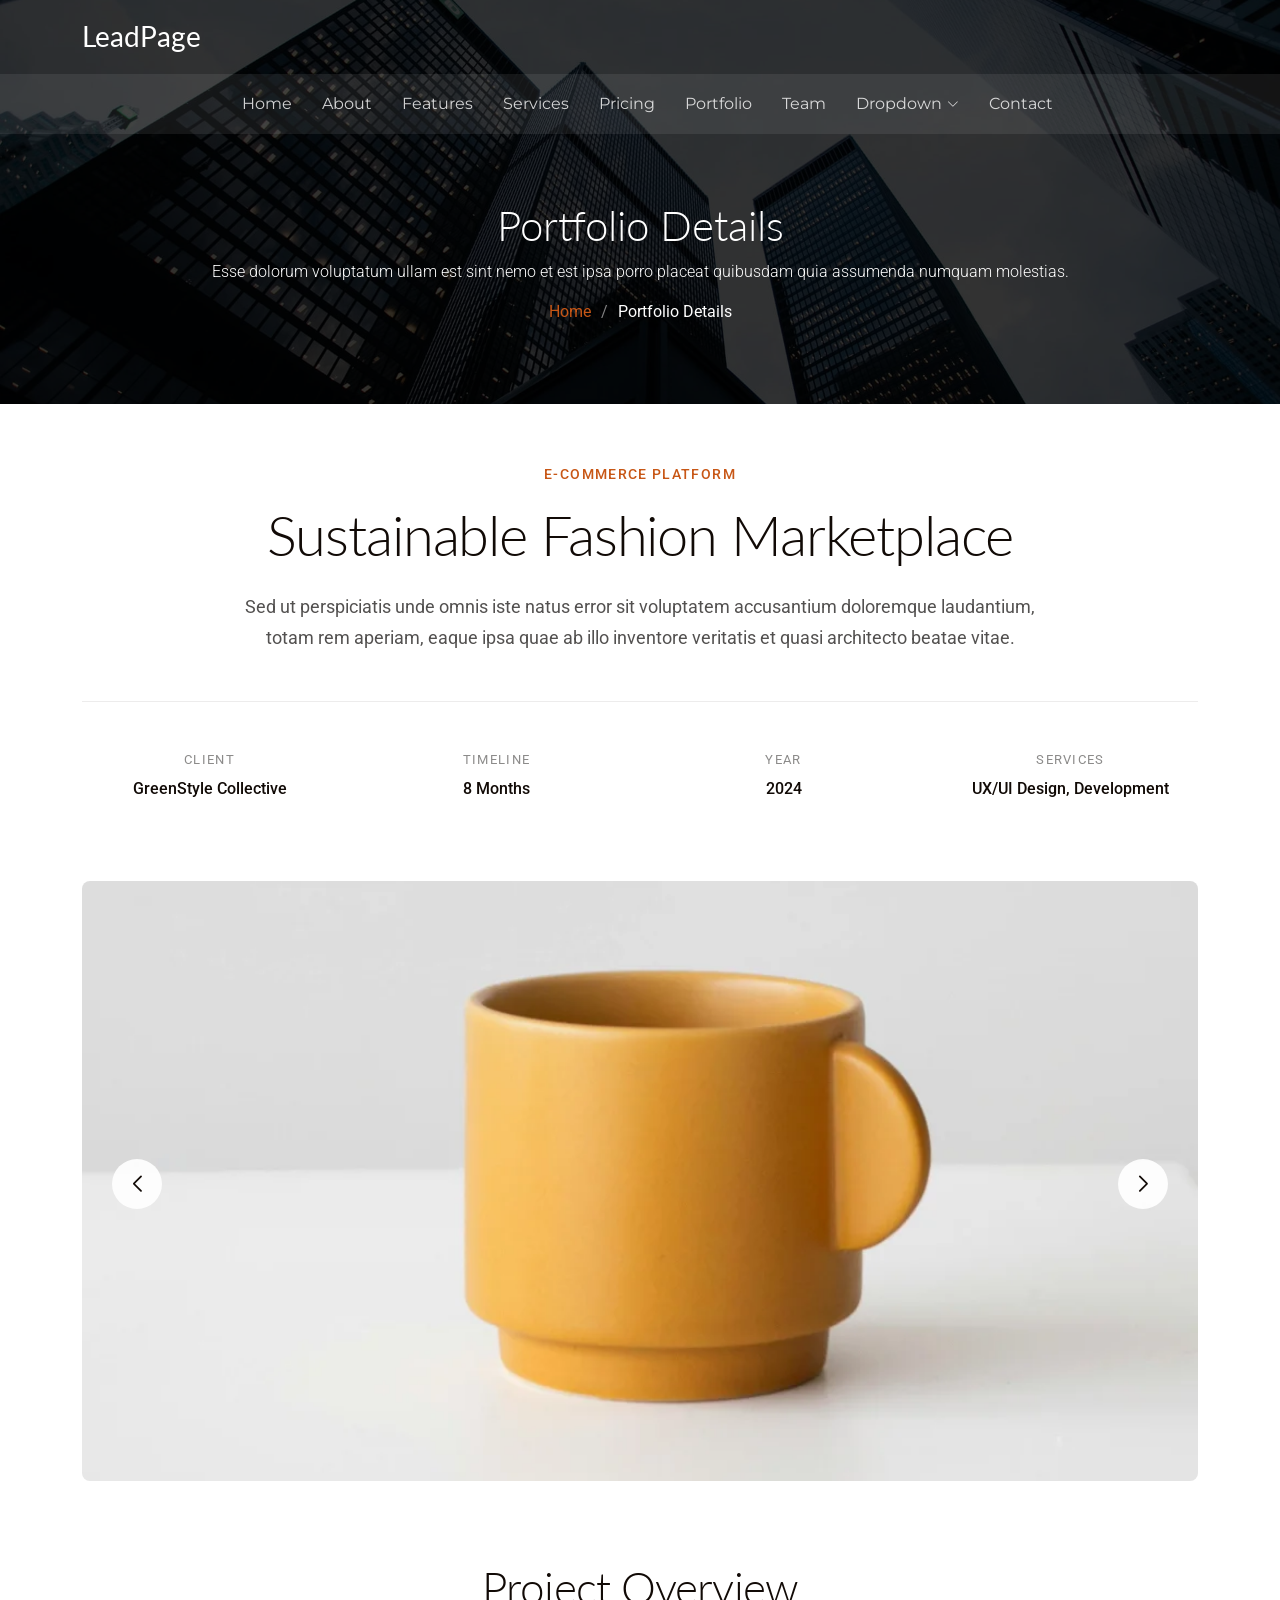
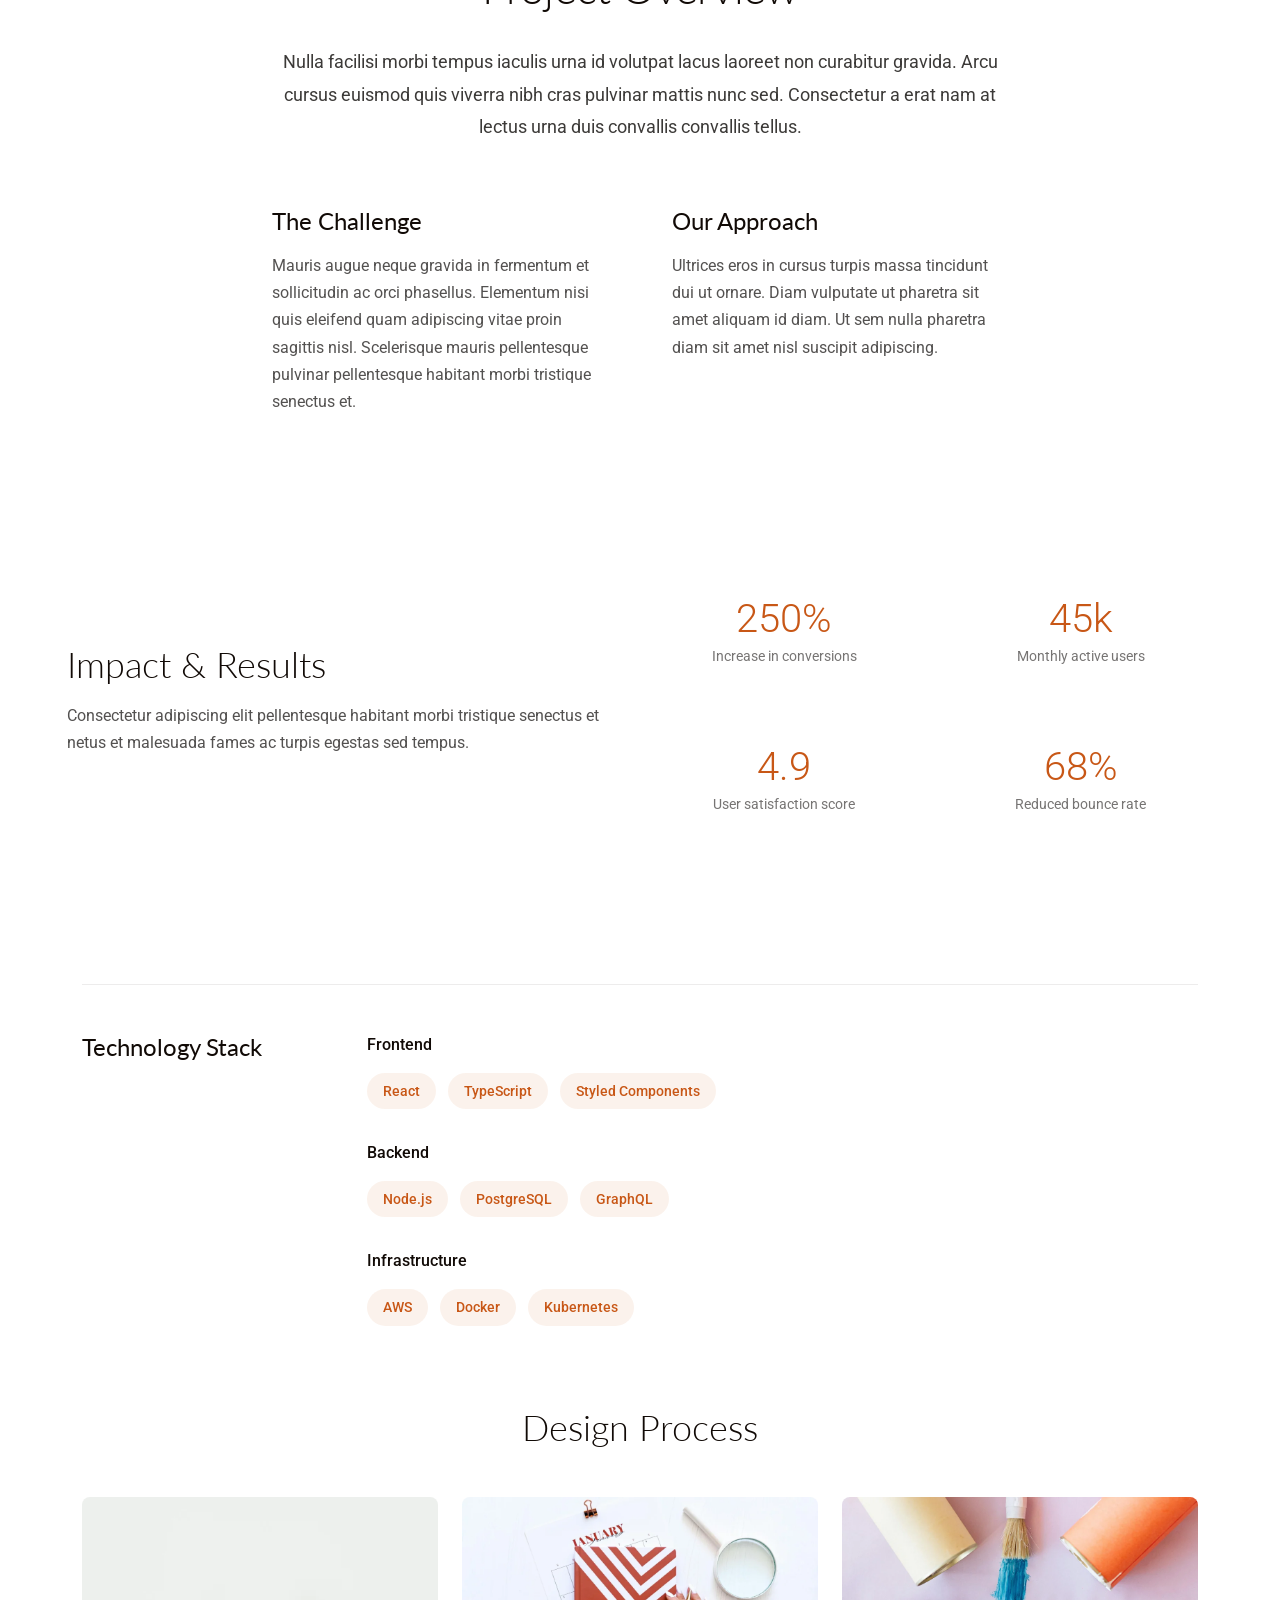
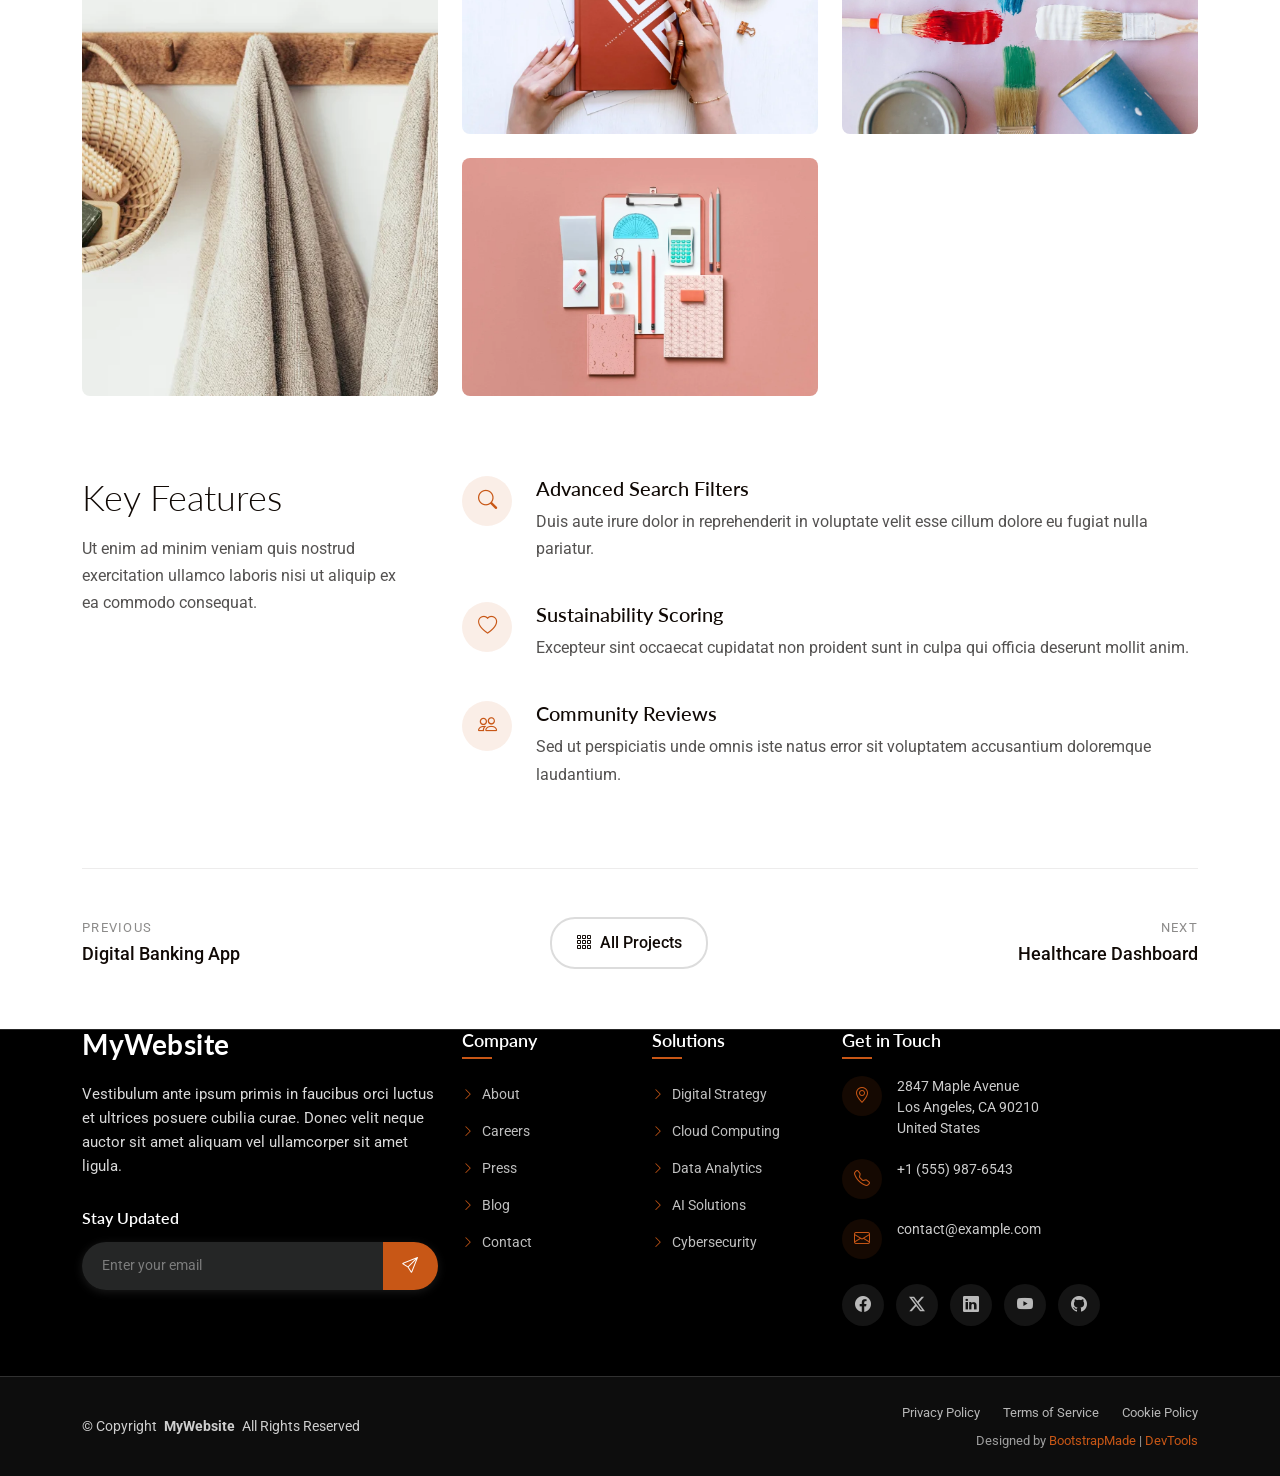
==== commit 0c7518ff: "typo changes;" ====
--- a/portfolio-details.html
+++ b/portfolio-details.html
@@ -15,7 +15,9 @@
   <!-- Fonts -->
   <link href="https://fonts.googleapis.com" rel="preconnect">
   <link href="https://fonts.gstatic.com" rel="preconnect" crossorigin>
-  <link href="https://fonts.googleapis.com/css2?family=Roboto:ital,wght@0,100;0,300;0,400;0,500;0,700;0,900;1,100;1,300;1,400;1,500;1,700;1,900&family=Montserrat:ital,wght@0,100;0,200;0,300;0,400;0,500;0,600;0,700;0,800;0,900;1,100;1,200;1,300;1,400;1,500;1,600;1,700;1,800;1,900&family=Lato:ital,wght@0,100;0,300;0,400;0,700;0,900;1,100;1,300;1,400;1,700;1,900&display=swap" rel="stylesheet">
+  <link
+    href="https://fonts.googleapis.com/css2?family=Roboto:ital,wght@0,100;0,300;0,400;0,500;0,700;0,900;1,100;1,300;1,400;1,500;1,700;1,900&family=Montserrat:ital,wght@0,100;0,200;0,300;0,400;0,500;0,600;0,700;0,800;0,900;1,100;1,200;1,300;1,400;1,500;1,600;1,700;1,800;1,900&family=Lato:ital,wght@0,100;0,300;0,400;0,700;0,900;1,100;1,300;1,400;1,700;1,900&display=swap"
+    rel="stylesheet">
 
   <!-- Vendor CSS Files -->
   <link href="assets/vendor/bootstrap/css/bootstrap.min.css" rel="stylesheet">
@@ -48,13 +50,6 @@
           <h1 class="sitename">LeadPage</h1>
         </a>
 
-        <div class="d-flex align-items-center">
-          <div class="social-links">
-            <a href="#" class="facebook"><i class="bi bi-facebook"></i></a>
-            <a href="#" class="twitter"><i class="bi bi-twitter"></i></a>
-            <a href="#" class="instagram"><i class="bi bi-instagram"></i></a>
-          </div>
-        </div>
       </div>
 
     </div>
@@ -70,10 +65,12 @@
             <li><a href="#pricing">Pricing</a></li>
             <li><a href="#portfolio">Portfolio</a></li>
             <li><a href="#team">Team</a></li>
-            <li class="dropdown"><a href="#"><span>Dropdown</span> <i class="bi bi-chevron-down toggle-dropdown"></i></a>
+            <li class="dropdown"><a href="#"><span>Dropdown</span> <i
+                  class="bi bi-chevron-down toggle-dropdown"></i></a>
               <ul>
                 <li><a href="#">Dropdown 1</a></li>
-                <li class="dropdown"><a href="#"><span>Deep Dropdown</span> <i class="bi bi-chevron-down toggle-dropdown"></i></a>
+                <li class="dropdown"><a href="#"><span>Deep Dropdown</span> <i
+                      class="bi bi-chevron-down toggle-dropdown"></i></a>
                   <ul>
                     <li><a href="#">Deep Dropdown 1</a></li>
                     <li><a href="#">Deep Dropdown 2</a></li>
@@ -102,7 +99,8 @@
     <div class="page-title dark-background" data-aos="fade" style="background-image: url(assets/img/bg/bg-2.webp);">
       <div class="container position-relative">
         <h1>Portfolio Details</h1>
-        <p>Esse dolorum voluptatum ullam est sint nemo et est ipsa porro placeat quibusdam quia assumenda numquam molestias.</p>
+        <p>Esse dolorum voluptatum ullam est sint nemo et est ipsa porro placeat quibusdam quia assumenda numquam
+          molestias.</p>
         <nav class="breadcrumbs">
           <ol>
             <li><a href="index.html">Home</a></li>
@@ -121,7 +119,9 @@
           <div class="hero-content" data-aos="fade-up">
             <div class="project-category">E-Commerce Platform</div>
             <h1 class="project-title">Sustainable Fashion Marketplace</h1>
-            <p class="project-subtitle">Sed ut perspiciatis unde omnis iste natus error sit voluptatem accusantium doloremque laudantium, totam rem aperiam, eaque ipsa quae ab illo inventore veritatis et quasi architecto beatae vitae.</p>
+            <p class="project-subtitle">Sed ut perspiciatis unde omnis iste natus error sit voluptatem accusantium
+              doloremque laudantium, totam rem aperiam, eaque ipsa quae ab illo inventore veritatis et quasi architecto
+              beatae vitae.</p>
           </div>
 
           <div class="project-meta-grid" data-aos="fade-up" data-aos-delay="200">
@@ -174,13 +174,16 @@
               </script>
               <div class="swiper-wrapper">
                 <div class="swiper-slide">
-                  <img src="assets/img/portfolio/portfolio-5.webp" alt="Project showcase" class="img-fluid" loading="lazy">
+                  <img src="assets/img/portfolio/portfolio-5.webp" alt="Project showcase" class="img-fluid"
+                    loading="lazy">
                 </div>
                 <div class="swiper-slide">
-                  <img src="assets/img/portfolio/portfolio-7.webp" alt="Project showcase" class="img-fluid" loading="lazy">
+                  <img src="assets/img/portfolio/portfolio-7.webp" alt="Project showcase" class="img-fluid"
+                    loading="lazy">
                 </div>
                 <div class="swiper-slide">
-                  <img src="assets/img/portfolio/portfolio-8.webp" alt="Project showcase" class="img-fluid" loading="lazy">
+                  <img src="assets/img/portfolio/portfolio-8.webp" alt="Project showcase" class="img-fluid"
+                    loading="lazy">
                 </div>
               </div>
               <div class="swiper-button-next"></div>
@@ -194,17 +197,22 @@
             <div class="col-lg-8 offset-lg-2">
               <div class="project-overview" data-aos="fade-up">
                 <h2>Project Overview</h2>
-                <p class="overview-text">Nulla facilisi morbi tempus iaculis urna id volutpat lacus laoreet non curabitur gravida. Arcu cursus euismod quis viverra nibh cras pulvinar mattis nunc sed. Consectetur a erat nam at lectus urna duis convallis convallis tellus.</p>
+                <p class="overview-text">Nulla facilisi morbi tempus iaculis urna id volutpat lacus laoreet non
+                  curabitur gravida. Arcu cursus euismod quis viverra nibh cras pulvinar mattis nunc sed. Consectetur a
+                  erat nam at lectus urna duis convallis convallis tellus.</p>
 
                 <div class="challenge-solution">
                   <div class="challenge-block" data-aos="fade-up" data-aos-delay="100">
                     <h3>The Challenge</h3>
-                    <p>Mauris augue neque gravida in fermentum et sollicitudin ac orci phasellus. Elementum nisi quis eleifend quam adipiscing vitae proin sagittis nisl. Scelerisque mauris pellentesque pulvinar pellentesque habitant morbi tristique senectus et.</p>
+                    <p>Mauris augue neque gravida in fermentum et sollicitudin ac orci phasellus. Elementum nisi quis
+                      eleifend quam adipiscing vitae proin sagittis nisl. Scelerisque mauris pellentesque pulvinar
+                      pellentesque habitant morbi tristique senectus et.</p>
                   </div>
 
                   <div class="solution-block" data-aos="fade-up" data-aos-delay="200">
                     <h3>Our Approach</h3>
-                    <p>Ultrices eros in cursus turpis massa tincidunt dui ut ornare. Diam vulputate ut pharetra sit amet aliquam id diam. Ut sem nulla pharetra diam sit amet nisl suscipit adipiscing.</p>
+                    <p>Ultrices eros in cursus turpis massa tincidunt dui ut ornare. Diam vulputate ut pharetra sit amet
+                      aliquam id diam. Ut sem nulla pharetra diam sit amet nisl suscipit adipiscing.</p>
                   </div>
                 </div>
               </div>
@@ -217,7 +225,8 @@
             <div class="col-lg-6">
               <div class="metrics-content">
                 <h3>Impact &amp; Results</h3>
-                <p>Consectetur adipiscing elit pellentesque habitant morbi tristique senectus et netus et malesuada fames ac turpis egestas sed tempus.</p>
+                <p>Consectetur adipiscing elit pellentesque habitant morbi tristique senectus et netus et malesuada
+                  fames ac turpis egestas sed tempus.</p>
               </div>
             </div>
             <div class="col-lg-6">
@@ -283,19 +292,23 @@
           <h3>Design Process</h3>
           <div class="gallery-masonry">
             <div class="gallery-item large" data-aos="fade-up" data-aos-delay="150">
-              <img src="assets/img/portfolio/portfolio-11.webp" alt="Design process" class="img-fluid glightbox" loading="lazy">
+              <img src="assets/img/portfolio/portfolio-11.webp" alt="Design process" class="img-fluid glightbox"
+                loading="lazy">
               <div class="gallery-caption">User Research &amp; Personas</div>
             </div>
             <div class="gallery-item" data-aos="fade-up" data-aos-delay="200">
-              <img src="assets/img/portfolio/portfolio-12.webp" alt="Design process" class="img-fluid glightbox" loading="lazy">
+              <img src="assets/img/portfolio/portfolio-12.webp" alt="Design process" class="img-fluid glightbox"
+                loading="lazy">
               <div class="gallery-caption">Wireframes</div>
             </div>
             <div class="gallery-item" data-aos="fade-up" data-aos-delay="250">
-              <img src="assets/img/portfolio/portfolio-3.webp" alt="Design process" class="img-fluid glightbox" loading="lazy">
+              <img src="assets/img/portfolio/portfolio-3.webp" alt="Design process" class="img-fluid glightbox"
+                loading="lazy">
               <div class="gallery-caption">Prototypes</div>
             </div>
             <div class="gallery-item" data-aos="fade-up" data-aos-delay="300">
-              <img src="assets/img/portfolio/portfolio-4.webp" alt="Design process" class="img-fluid glightbox" loading="lazy">
+              <img src="assets/img/portfolio/portfolio-4.webp" alt="Design process" class="img-fluid glightbox"
+                loading="lazy">
               <div class="gallery-caption">Final Design</div>
             </div>
           </div>
@@ -306,7 +319,8 @@
             <div class="col-lg-4">
               <div class="features-intro">
                 <h3>Key Features</h3>
-                <p>Ut enim ad minim veniam quis nostrud exercitation ullamco laboris nisi ut aliquip ex ea commodo consequat.</p>
+                <p>Ut enim ad minim veniam quis nostrud exercitation ullamco laboris nisi ut aliquip ex ea commodo
+                  consequat.</p>
               </div>
             </div>
             <div class="col-lg-8">
@@ -317,7 +331,8 @@
                   </div>
                   <div class="feature-content">
                     <h4>Advanced Search Filters</h4>
-                    <p>Duis aute irure dolor in reprehenderit in voluptate velit esse cillum dolore eu fugiat nulla pariatur.</p>
+                    <p>Duis aute irure dolor in reprehenderit in voluptate velit esse cillum dolore eu fugiat nulla
+                      pariatur.</p>
                   </div>
                 </div>
                 <div class="feature-row" data-aos="fade-up" data-aos-delay="200">
@@ -326,7 +341,8 @@
                   </div>
                   <div class="feature-content">
                     <h4>Sustainability Scoring</h4>
-                    <p>Excepteur sint occaecat cupidatat non proident sunt in culpa qui officia deserunt mollit anim.</p>
+                    <p>Excepteur sint occaecat cupidatat non proident sunt in culpa qui officia deserunt mollit anim.
+                    </p>
                   </div>
                 </div>
                 <div class="feature-row" data-aos="fade-up" data-aos-delay="250">
@@ -335,7 +351,8 @@
                   </div>
                   <div class="feature-content">
                     <h4>Community Reviews</h4>
-                    <p>Sed ut perspiciatis unde omnis iste natus error sit voluptatem accusantium doloremque laudantium.</p>
+                    <p>Sed ut perspiciatis unde omnis iste natus error sit voluptatem accusantium doloremque laudantium.
+                    </p>
                   </div>
                 </div>
               </div>
@@ -376,7 +393,8 @@
             <a href="index.html" class="logo d-flex align-items-center mb-4">
               <span class="sitename">MyWebsite</span>
             </a>
-            <p class="mb-4">Vestibulum ante ipsum primis in faucibus orci luctus et ultrices posuere cubilia curae. Donec velit neque auctor sit amet aliquam vel ullamcorper sit amet ligula.</p>
+            <p class="mb-4">Vestibulum ante ipsum primis in faucibus orci luctus et ultrices posuere cubilia curae.
+              Donec velit neque auctor sit amet aliquam vel ullamcorper sit amet ligula.</p>
 
             <div class="newsletter-form">
               <h5>Stay Updated</h5>
@@ -469,7 +487,8 @@
         <div class="row align-items-center">
           <div class="col-lg-6">
             <div class="copyright">
-              <p>© <span>Copyright</span> <strong class="px-1 sitename">MyWebsite</strong> <span>All Rights Reserved</span></p>
+              <p>© <span>Copyright</span> <strong class="px-1 sitename">MyWebsite</strong> <span>All Rights
+                  Reserved</span></p>
             </div>
           </div>
           <div class="col-lg-6">
@@ -483,7 +502,8 @@
               <!-- You can delete the links only if you've purchased the pro version. -->
               <!-- Licensing information: https://bootstrapmade.com/license/ -->
               <!-- Purchase the pro version with working PHP/AJAX contact form: [buy-url] -->
-              Designed by <a href="https://bootstrapmade.com/">BootstrapMade</a> | <a href="https://bootstrapmade.com/tools/">DevTools</a>
+              Designed by <a href="https://bootstrapmade.com/">BootstrapMade</a> | <a
+                href="https://bootstrapmade.com/tools/">DevTools</a>
             </div>
           </div>
         </div>
@@ -493,7 +513,8 @@
   </footer>
 
   <!-- Scroll Top -->
-  <a href="#" id="scroll-top" class="scroll-top d-flex align-items-center justify-content-center"><i class="bi bi-arrow-up-short"></i></a>
+  <a href="#" id="scroll-top" class="scroll-top d-flex align-items-center justify-content-center"><i
+      class="bi bi-arrow-up-short"></i></a>
 
   <!-- Preloader -->
   <div id="preloader"></div>
